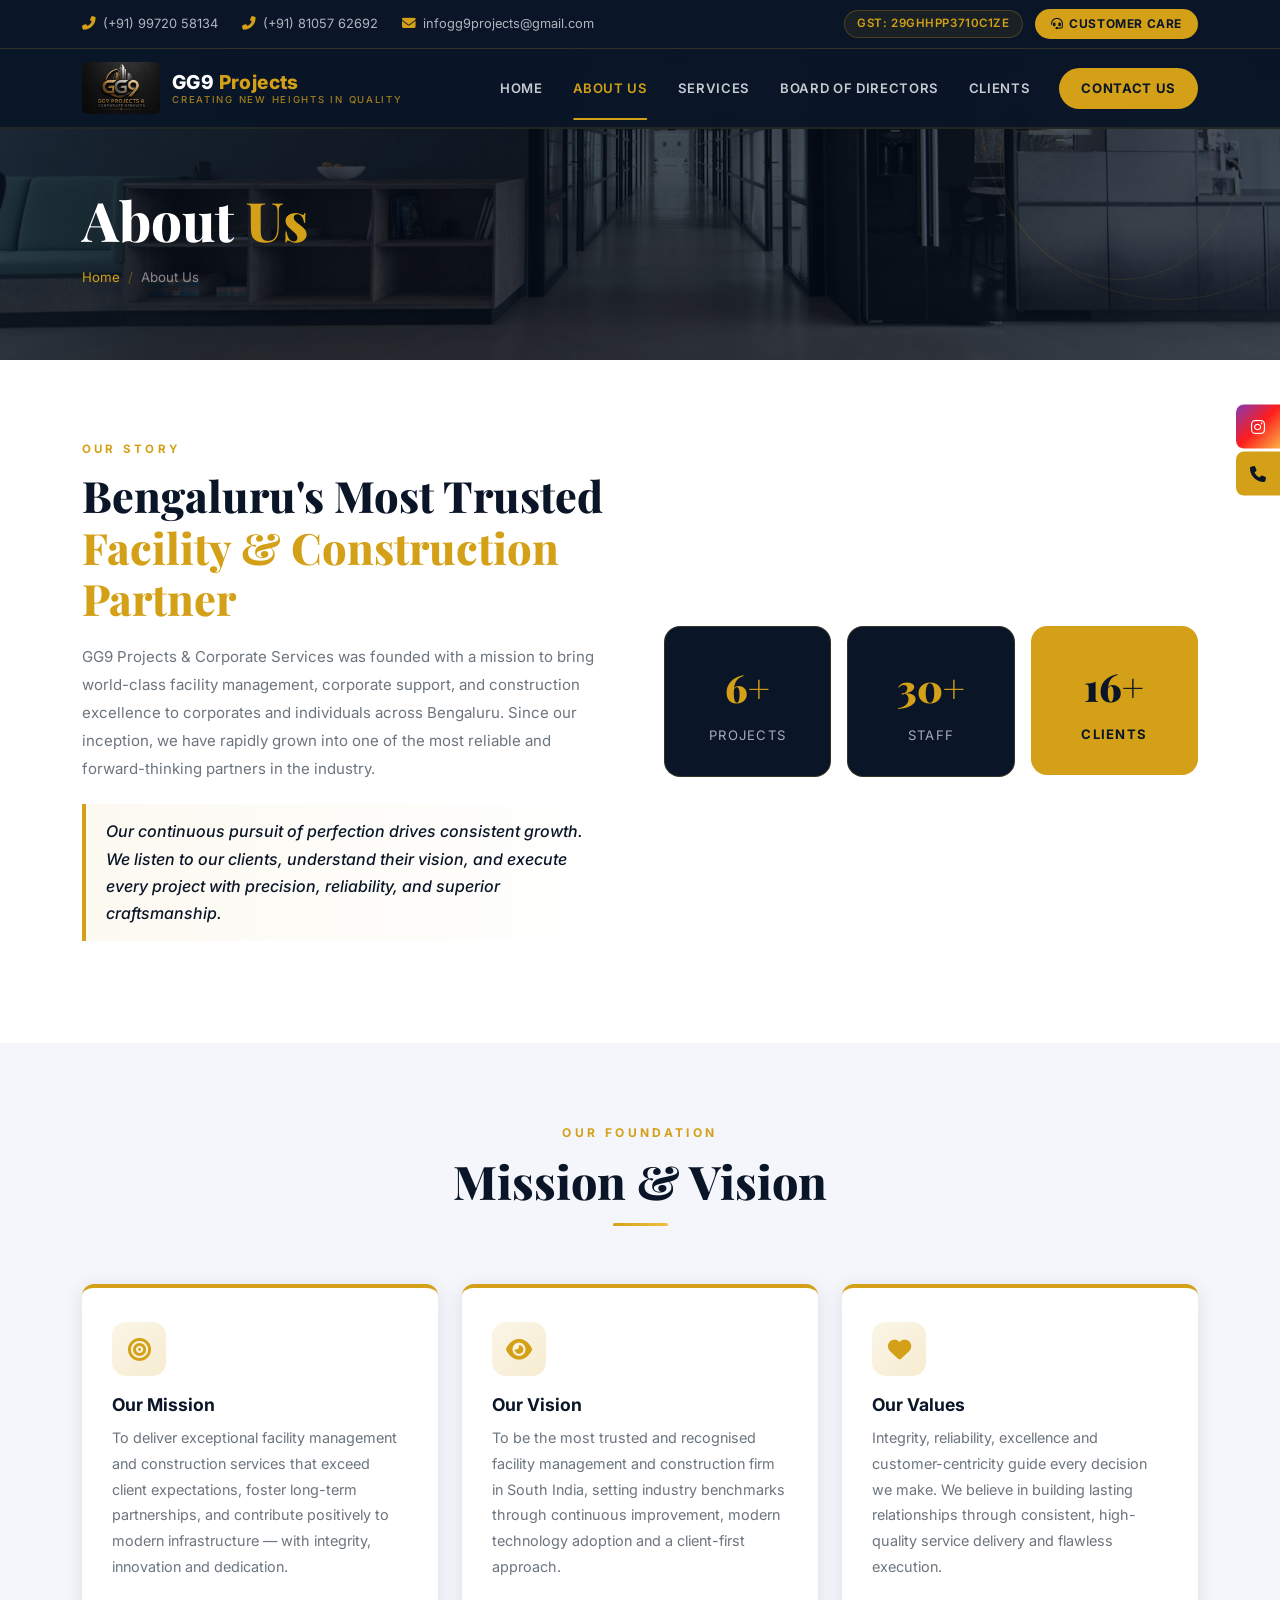
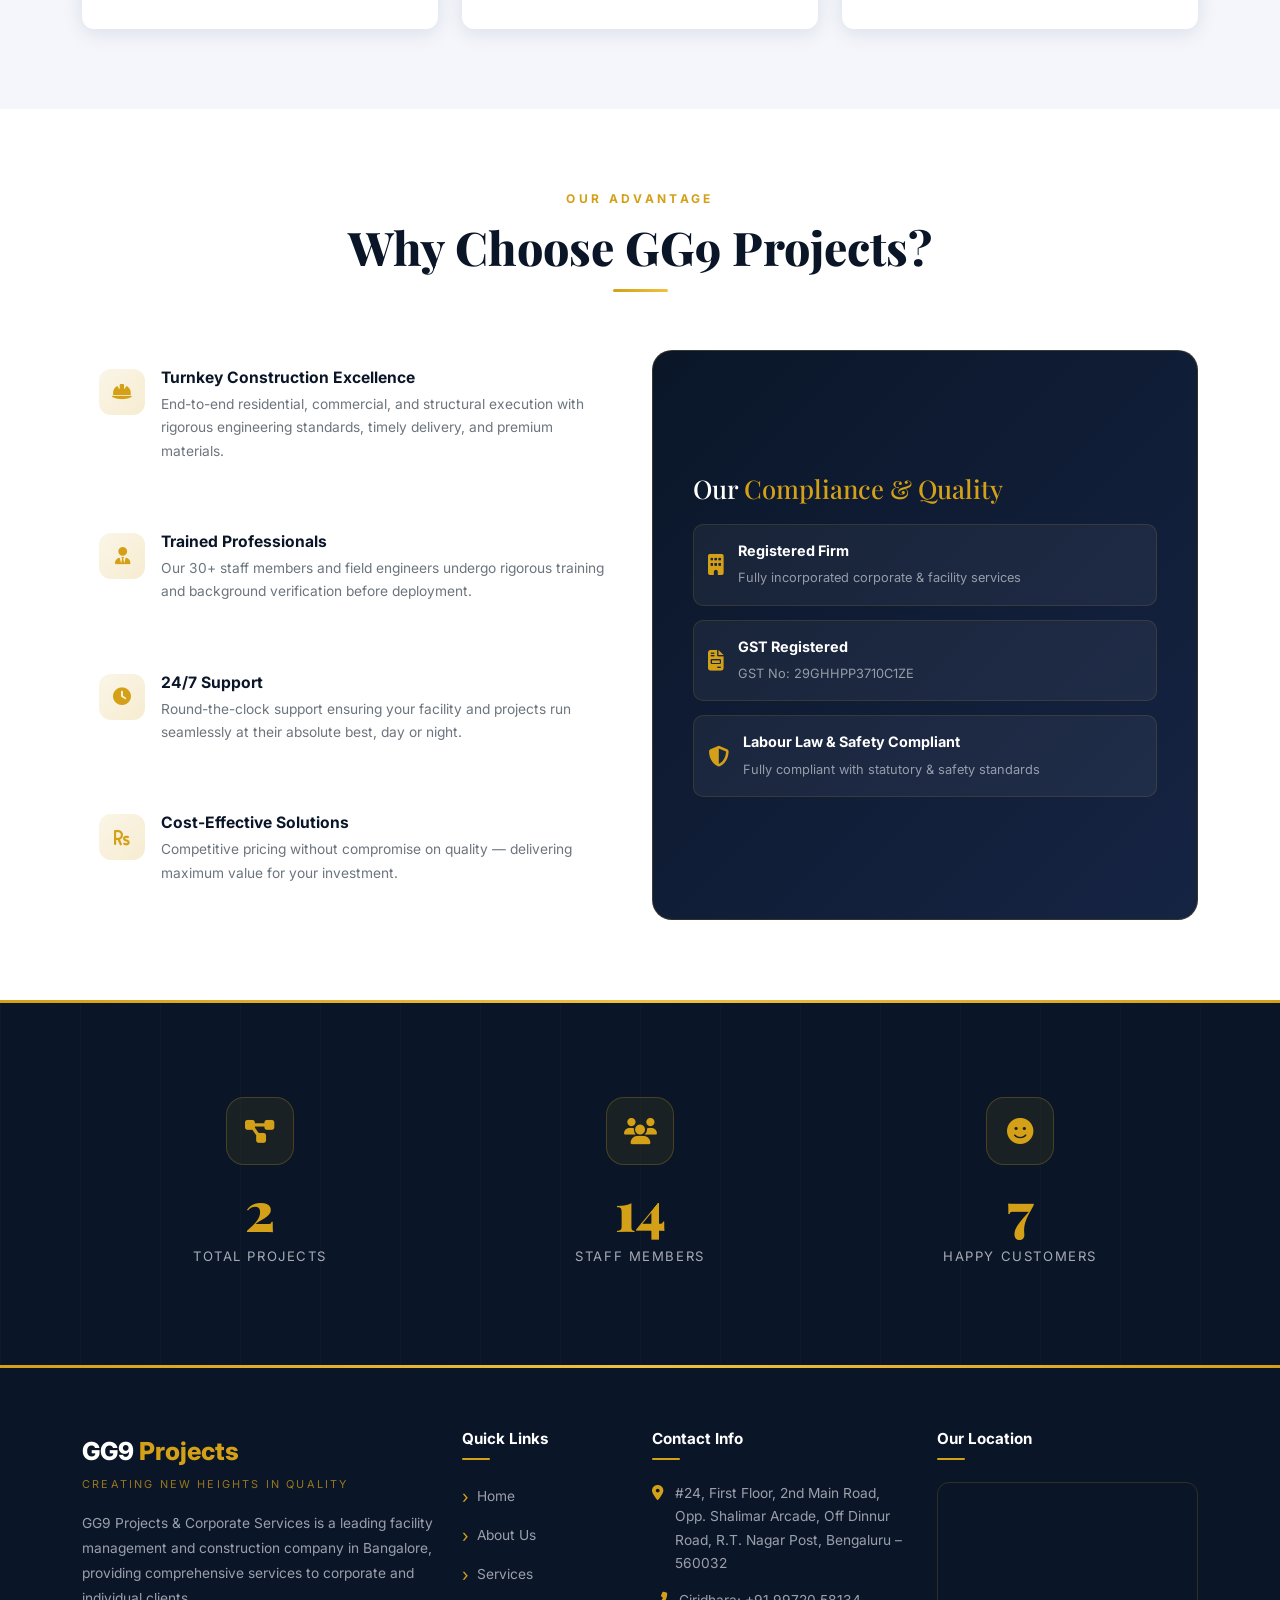
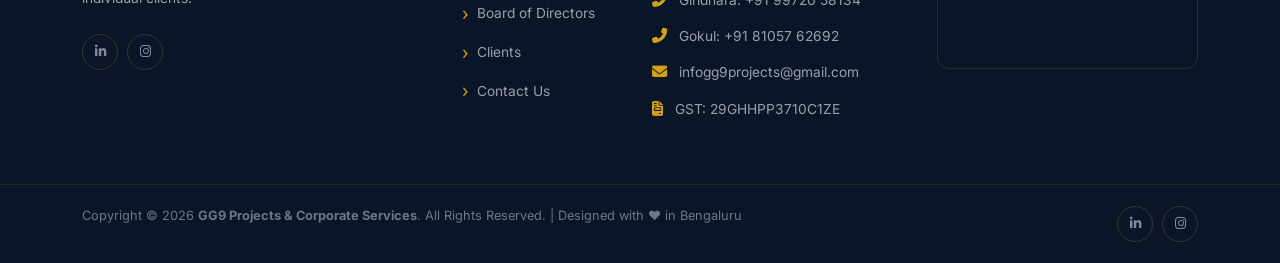
==== about.html @ b5cdc7f6 "ready for deployment" ====
<!DOCTYPE html>
<html lang="en">
<head>
  <meta charset="UTF-8">
  <meta name="viewport" content="width=device-width, initial-scale=1.0">
  <title>About Us | GG9 Projects &amp; Corporate Services | Bengaluru</title>
  <meta name="description" content="Learn about GG9 Projects &amp; Corporate Services – our story, mission, vision and why we are Bangalore's leading facility management and construction partner.">
  <link rel="stylesheet" href="https://cdn.jsdelivr.net/npm/bootstrap@5.3.0/dist/css/bootstrap.min.css">
  <link rel="stylesheet" href="https://cdnjs.cloudflare.com/ajax/libs/font-awesome/6.4.0/css/all.min.css">
  <link rel="stylesheet" href="css/style.css">
</head>
<body>

<div class="floating-bar"><a href="https://www.instagram.com/gg9.group?igsi=MTk2eXpuN3RveWJsMg==" target="_blank" class="fl-btn fl-ig" aria-label="Instagram"><span class="fl-icon"><i class="fab fa-instagram"></i></span><span class="fl-label">Follow Us</span></a><a href="tel:09972058134" class="fl-btn fl-call" aria-label="Call Us"><span class="fl-icon"><i class="fas fa-phone"></i></span><span class="fl-label">Call Us</span></a></div>

<header id="header">
  <div class="header-topbar"><div class="container"><div class="topbar-inner"><div class="topbar-info"><div class="info-item"><i class="fas fa-phone-alt"></i><a href="tel:09972058134">(+91) 99720 58134</a></div><div class="info-item"><i class="fas fa-phone-alt"></i><a href="tel:08105762692">(+91) 81057 62692</a></div><div class="info-item"><i class="fas fa-envelope"></i><a href="mailto:infogg9projects@gmail.com">infogg9projects@gmail.com</a></div></div><div class="topbar-right"><span class="gst-badge">GST: 29GHHPP3710C1ZE</span><a href="tel:08105762692" class="topbar-cta"><i class="fas fa-headset"></i> Customer Care</a></div></div></div></div>
  <div class="navbar-main"><div class="container"><div class="navbar-inner"><a href="index.html" class="navbar-brand"><img src="images/logo.jpg" alt="GG9 Projects" class="brand-logo"><div class="brand-text"><span class="brand-name">GG9<span> Projects</span></span><span class="brand-tagline">Creating New Heights In Quality</span></div></a><button class="nav-toggle" aria-label="Toggle navigation"><span></span><span></span><span></span></button><nav class="nav-links"><a href="index.html">Home</a><a href="about.html" class="active">About Us</a><a href="services.html">Services</a><a href="board.html">Board of Directors</a><a href="clients.html">Clients</a><a href="contact.html" class="nav-cta">Contact Us</a></nav></div></div></div>
</header>

<section class="page-hero">
  <div class="ph-ring r1"></div><div class="ph-ring r2"></div>
  <div class="container"><div class="ph-inner">
    <h1>About <span>Us</span></h1>
    <nav class="breadcrumb-nav" aria-label="Breadcrumb">
      <a href="index.html">Home</a><span class="sep">/</span><span>About Us</span>
    </nav>
  </div></div>
</section>

<section class="about-section">
  <div class="container">
    <div class="row align-items-center g-5">
      <div class="col-lg-6 reveal-l">
        <span class="about-eyebrow">Our Story</span>
        <h2 class="about-heading">Bengaluru's Most Trusted <span style="color:var(--accent)">Facility &amp; Construction Partner</span></h2>
        <p class="about-body">GG9 Projects &amp; Corporate Services was founded with a mission to bring world-class facility management, corporate support, and construction excellence to corporates and individuals across Bengaluru. Since our inception, we have rapidly grown into one of the most reliable and forward-thinking partners in the industry.</p>
        <blockquote class="about-quote">Our continuous pursuit of perfection drives consistent growth. We listen to our clients, understand their vision, and execute every project with precision, reliability, and superior craftsmanship.</blockquote>
      </div>
      <div class="col-lg-6 reveal-r">
        <div class="row g-3 justify-content-center">
          <div class="col-4">
            <div class="stat-mini" style="background:var(--primary);border-radius:16px;padding:28px 15px;text-align:center;border:1px solid var(--border-gold);">
              <span style="font-size:2.4rem;font-weight:900;color:var(--accent);display:block;font-family:var(--font-display);">6+</span>
              <span style="font-size:0.82rem;color:rgba(232,234,240,0.7);text-transform:uppercase;letter-spacing:0.1em;">Projects</span>
            </div>
          </div>
          <div class="col-4">
            <div class="stat-mini" style="background:var(--primary);border-radius:16px;padding:28px 15px;text-align:center;border:1px solid var(--border-gold);">
              <span style="font-size:2.4rem;font-weight:900;color:var(--accent);display:block;font-family:var(--font-display);">30+</span>
              <span style="font-size:0.82rem;color:rgba(232,234,240,0.7);text-transform:uppercase;letter-spacing:0.1em;">Staff</span>
            </div>
          </div>
          <div class="col-4">
            <div class="stat-mini" style="background:var(--accent);border-radius:16px;padding:28px 15px;text-align:center;">
              <span style="font-size:2.4rem;font-weight:900;color:var(--primary);display:block;font-family:var(--font-display);">16+</span>
              <span style="font-size:0.82rem;color:var(--primary);text-transform:uppercase;letter-spacing:0.1em;font-weight:700;">Clients</span>
            </div>
          </div>
        </div>
      </div>
    </div>
  </div>
</section>

<section style="padding:var(--section-py) 0;background:var(--light-bg);">
  <div class="container">
    <div class="section-header reveal">
      <span class="section-label">Our Foundation</span>
      <h2>Mission &amp; Vision</h2>
      <div class="gold-line"></div>
    </div>
    <div class="row g-4 reveal-stagger">
      <div class="col-md-4">
        <div class="mission-card">
          <div class="m-icon"><i class="fas fa-bullseye"></i></div>
          <h3>Our Mission</h3>
          <p>To deliver exceptional facility management and construction services that exceed client expectations, foster long-term partnerships, and contribute positively to modern infrastructure — with integrity, innovation and dedication.</p>
        </div>
      </div>
      <div class="col-md-4">
        <div class="mission-card">
          <div class="m-icon"><i class="fas fa-eye"></i></div>
          <h3>Our Vision</h3>
          <p>To be the most trusted and recognised facility management and construction firm in South India, setting industry benchmarks through continuous improvement, modern technology adoption and a client-first approach.</p>
        </div>
      </div>
      <div class="col-md-4">
        <div class="mission-card">
          <div class="m-icon"><i class="fas fa-heart"></i></div>
          <h3>Our Values</h3>
          <p>Integrity, reliability, excellence and customer-centricity guide every decision we make. We believe in building lasting relationships through consistent, high-quality service delivery and flawless execution.</p>
        </div>
      </div>
    </div>
  </div>
</section>

<section style="padding:var(--section-py) 0;">
  <div class="container">
    <div class="section-header reveal">
      <span class="section-label">Our Advantage</span>
      <h2>Why Choose GG9 Projects?</h2>
      <div class="gold-line"></div>
    </div>
    <div class="row g-4">
      <div class="col-lg-6">
        <div class="row g-3 reveal-stagger">
          <div class="col-12"><div class="why-item"><div class="w-icon"><i class="fas fa-hard-hat"></i></div><div><h4>Turnkey Construction Excellence</h4><p>End-to-end residential, commercial, and structural execution with rigorous engineering standards, timely delivery, and premium materials.</p></div></div></div>
          <div class="col-12"><div class="why-item"><div class="w-icon"><i class="fas fa-user-tie"></i></div><div><h4>Trained Professionals</h4><p>Our 30+ staff members and field engineers undergo rigorous training and background verification before deployment.</p></div></div></div>
          <div class="col-12"><div class="why-item"><div class="w-icon"><i class="fas fa-clock"></i></div><div><h4>24/7 Support</h4><p>Round-the-clock support ensuring your facility and projects run seamlessly at their absolute best, day or night.</p></div></div></div>
          <div class="col-12"><div class="why-item"><div class="w-icon"><i class="fas fa-rupee-sign"></i></div><div><h4>Cost-Effective Solutions</h4><p>Competitive pricing without compromise on quality — delivering maximum value for your investment.</p></div></div></div>
        </div>
      </div>
      <div class="col-lg-6 reveal-r">
        <div style="background:linear-gradient(135deg,var(--primary),#162444);border-radius:20px;padding:40px;border:1px solid var(--border-gold);height:100%;display:flex;flex-direction:column;justify-content:center;">
          <h3 style="font-family:var(--font-display);font-size:1.6rem;color:var(--white);margin-bottom:20px;">Our <span style="color:var(--accent)">Compliance &amp; Quality</span></h3>
          <div style="display:flex;flex-direction:column;gap:14px;">
            <div style="display:flex;align-items:center;gap:14px;padding:14px;background:rgba(255,255,255,0.05);border-radius:10px;border:1px solid rgba(212,160,23,0.15);">
              <i class="fas fa-building" style="color:var(--accent);font-size:1.3rem;flex-shrink:0;"></i>
              <div><span style="color:var(--white);font-weight:700;font-size:0.9rem;display:block;">Registered Firm</span><span style="color:rgba(232,234,240,0.6);font-size:0.8rem;">Fully incorporated corporate &amp; facility services</span></div>
            </div>
            <div style="display:flex;align-items:center;gap:14px;padding:14px;background:rgba(255,255,255,0.05);border-radius:10px;border:1px solid rgba(212,160,23,0.15);">
              <i class="fas fa-file-invoice" style="color:var(--accent);font-size:1.3rem;flex-shrink:0;"></i>
              <div><span style="color:var(--white);font-weight:700;font-size:0.9rem;display:block;">GST Registered</span><span style="color:rgba(232,234,240,0.6);font-size:0.8rem;">GST No: 29GHHPP3710C1ZE</span></div>
            </div>
            <div style="display:flex;align-items:center;gap:14px;padding:14px;background:rgba(255,255,255,0.05);border-radius:10px;border:1px solid rgba(212,160,23,0.15);">
              <i class="fas fa-shield-alt" style="color:var(--accent);font-size:1.3rem;flex-shrink:0;"></i>
              <div><span style="color:var(--white);font-weight:700;font-size:0.9rem;display:block;">Labour Law &amp; Safety Compliant</span><span style="color:rgba(232,234,240,0.6);font-size:0.8rem;">Fully compliant with statutory &amp; safety standards</span></div>
            </div>
          </div>
        </div>
      </div>
    </div>
  </div>
</section>

<section class="stats-section">
  <div class="container">
    <div class="row justify-content-center reveal-stagger">
      <div class="col-md-4 col-sm-6">
        <div class="stat-card">
          <div class="stat-icon"><i class="fas fa-project-diagram"></i></div>
          <span class="stat-number" data-count="6">0</span>
          <span class="stat-label">Total Projects</span>
        </div>
      </div>
      <div class="col-md-4 col-sm-6">
        <div class="stat-card">
          <div class="stat-icon"><i class="fas fa-users"></i></div>
          <span class="stat-number" data-count="30">0</span>
          <span class="stat-label">Staff Members</span>
        </div>
      </div>
      <div class="col-md-4 col-sm-6">
        <div class="stat-card">
          <div class="stat-icon"><i class="fas fa-smile"></i></div>
          <span class="stat-number" data-count="16">0</span>
          <span class="stat-label">Happy Customers</span>
        </div>
      </div>
    </div>
  </div>
</section>

<footer>
  <div class="footer-top">
    <div class="container">
      <div class="row">
        <div class="col-lg-4 col-md-6 mb-5 mb-lg-0">
          <div class="footer-widget">
            <div class="footer-brand-name">GG9<span> Projects</span></div>
            <span class="footer-tagline">Creating New Heights In Quality</span>
            <p class="footer-brand-desc">GG9 Projects &amp; Corporate Services is a leading facility management and construction company in Bangalore, providing comprehensive services to corporate and individual clients.</p>
            <div class="footer-socials">
              <a href="https://www.linkedin.com/in/gg9-projects-and-corporate-services-pvt-ltd-3b081942a?utm_source=share_via&utm_content=profile&utm_medium=member_android" target="_blank" aria-label="LinkedIn"><i class="fab fa-linkedin-in"></i></a>
              <a href="https://www.instagram.com/gg9.group?igsi=MTk2eXpuN3RveWJsMg==" target="_blank" aria-label="Instagram"><i class="fab fa-instagram"></i></a>
            </div>
          </div>
        </div>
        <div class="col-lg-2 col-md-6 mb-5 mb-lg-0">
          <div class="footer-widget">
            <h4>Quick Links</h4>
            <ul class="footer-links">
              <li><a href="index.html">Home</a></li>
              <li><a href="about.html">About Us</a></li>
              <li><a href="services.html">Services</a></li>
              <li><a href="board.html">Board of Directors</a></li>
              <li><a href="clients.html">Clients</a></li>
              <li><a href="contact.html">Contact Us</a></li>
            </ul>
          </div>
        </div>
        <div class="col-lg-3 col-md-6 mb-5 mb-md-0">
          <div class="footer-widget">
            <h4>Contact Info</h4>
            <ul class="footer-contact">
              <li><i class="fas fa-map-marker-alt"></i><span>#24, First Floor, 2nd Main Road, Opp. Shalimar Arcade, Off Dinnur Road, R.T. Nagar Post, Bengaluru – 560032</span></li>
              <li><i class="fas fa-phone-alt"></i><span>Giridhara: <a href="tel:09972058134">+91 99720 58134</a></span></li>
              <li><i class="fas fa-phone-alt"></i><span>Gokul: <a href="tel:08105762692">+91 81057 62692</a></span></li>
              <li><i class="fas fa-envelope"></i><a href="mailto:infogg9projects@gmail.com">infogg9projects@gmail.com</a></li>
              <li><i class="fas fa-file-invoice"></i><span>GST: 29GHHPP3710C1ZE</span></li>
            </ul>
          </div>
        </div>
        <div class="col-lg-3 col-md-6">
          <div class="footer-widget">
            <h4>Our Location</h4>
            <div class="footer-map">
              <iframe src="https://maps.google.com/maps?q=24,+2nd+Main+Road,+Opp.+Shalimar+Arcade,+Dinnur+Road,+RT+Nagar,+Bengaluru+560032&t=&z=15&ie=UTF8&iwloc=&output=embed" allowfullscreen="" loading="lazy" title="GG9 Projects Location"></iframe>
            </div>
          </div>
        </div>
      </div>
    </div>
  </div>
  <div class="container">
    <div class="footer-bottom">
      <p class="footer-copy">Copyright &copy; 2026 <strong>GG9 Projects &amp; Corporate Services</strong>. All Rights Reserved. | Designed with &#9829; in Bengaluru</p>
      <div class="footer-socials">
        <a href="https://www.linkedin.com/in/gg9-projects-and-corporate-services-pvt-ltd-3b081942a?utm_source=share_via&utm_content=profile&utm_medium=member_android" target="_blank" aria-label="LinkedIn"><i class="fab fa-linkedin-in"></i></a>
        <a href="https://www.instagram.com/gg9.group?igsi=MTk2eXpuN3RveWJsMg==" target="_blank" aria-label="Instagram"><i class="fab fa-instagram"></i></a>
      </div>
    </div>
  </div>
</footer>

<button id="back-to-top" aria-label="Back to top"><i class="fas fa-chevron-up"></i></button>
<script src="https://cdn.jsdelivr.net/npm/bootstrap@5.3.0/dist/js/bootstrap.bundle.min.js"></script>
<script src="js/script.js"></script>
</body>
</html>
---- css/style.css ----
/* ============================================
   V2SERVICES — MAIN STYLESHEET
   Theme: Deep Navy Blue #0a1628 + Gold #d4a017
   ============================================ */

@import url('https://fonts.googleapis.com/css2?family=Inter:wght@300;400;500;600;700;800;900&family=Playfair+Display:ital,wght@0,700;0,800;1,700&display=swap');

/* ============================================
   CSS VARIABLES
   ============================================ */
:root {
  --primary:       #0a1628;
  --primary-light: #111e35;
  --primary-mid:   #162444;
  --accent:        #d4a017;
  --accent-light:  #f0c040;
  --accent-dark:   #b8880f;
  --accent-glow:   rgba(212,160,23,0.22);
  --white:         #ffffff;
  --light-bg:      #f4f6fc;
  --text:          #2c3e50;
  --text-muted:    #6c757d;
  --text-light:    #e8eaf0;
  --border-gold:   rgba(212,160,23,0.2);

  --font-main:    'Inter', sans-serif;
  --font-display: 'Playfair Display', serif;

  --section-py:  80px;
  --radius:      12px;
  --radius-lg:   20px;
  --radius-xl:   30px;

  --transition: all 0.35s cubic-bezier(0.4,0,0.2,1);
  --shadow:     0 4px 20px rgba(10,22,40,0.10);
  --shadow-lg:  0 12px 40px rgba(10,22,40,0.18);
  --shadow-gold:0 8px 30px rgba(212,160,23,0.30);
}

/* ============================================
   RESET & BASE
   ============================================ */
*, *::before, *::after { box-sizing: border-box; margin: 0; padding: 0; }
html { scroll-behavior: smooth; font-size: 16px; }
body {
  font-family: var(--font-main);
  color: var(--text);
  background: var(--white);
  line-height: 1.7;
  overflow-x: hidden;
}
img { max-width: 100%; height: auto; display: block; }
a  { text-decoration: none; color: inherit; transition: var(--transition); }
ul { list-style: none; padding: 0; margin: 0; }
button { cursor: pointer; border: none; background: none; }

/* ============================================
   UTILITIES
   ============================================ */
.section-py { padding: var(--section-py) 0; }

/* Bootstrap-style grid helpers (we use BS5 via CDN, these are extras) */
.text-gold  { color: var(--accent) !important; }
.bg-navy    { background: var(--primary) !important; }

/* Buttons */
.btn-gold {
  display: inline-block;
  background: var(--accent);
  color: var(--primary) !important;
  border: 2px solid var(--accent);
  padding: 12px 32px;
  border-radius: 50px;
  font-weight: 700;
  font-size: 0.88rem;
  letter-spacing: 0.05em;
  text-transform: uppercase;
  transition: var(--transition);
}
.btn-gold:hover {
  background: transparent;
  color: var(--accent) !important;
  box-shadow: var(--shadow-gold);
  transform: translateY(-2px);
}
.btn-outline-gold {
  display: inline-block;
  background: transparent;
  color: var(--accent) !important;
  border: 2px solid var(--accent);
  padding: 12px 32px;
  border-radius: 50px;
  font-weight: 700;
  font-size: 0.88rem;
  letter-spacing: 0.05em;
  text-transform: uppercase;
  transition: var(--transition);
}
.btn-outline-gold:hover {
  background: var(--accent);
  color: var(--primary) !important;
  box-shadow: var(--shadow-gold);
  transform: translateY(-2px);
}
.btn-white {
  display: inline-block;
  background: var(--white);
  color: var(--primary) !important;
  border: 2px solid var(--white);
  padding: 12px 32px;
  border-radius: 50px;
  font-weight: 700;
  font-size: 0.88rem;
  letter-spacing: 0.05em;
  text-transform: uppercase;
  transition: var(--transition);
}
.btn-white:hover {
  background: var(--accent);
  border-color: var(--accent);
  box-shadow: var(--shadow-gold);
  transform: translateY(-2px);
}

/* Section headers */
.section-header { text-align: center; margin-bottom: 58px; }
.section-label {
  font-size: 0.75rem;
  font-weight: 700;
  letter-spacing: 0.28em;
  text-transform: uppercase;
  color: var(--accent);
  margin-bottom: 10px;
  display: block;
}
.section-header h2 {
  font-family: var(--font-display);
  font-size: clamp(1.9rem, 4vw, 2.9rem);
  color: var(--primary);
  font-weight: 800;
  line-height: 1.2;
}
.section-header.light h2 { color: var(--white); }
.section-header p {
  font-size: 1rem;
  color: var(--text-muted);
  max-width: 580px;
  margin: 14px auto 0;
}
.section-header.light p { color: rgba(232,234,240,0.75); }
.gold-line {
  display: block;
  width: 55px;
  height: 3px;
  background: linear-gradient(90deg, var(--accent), var(--accent-light));
  border-radius: 2px;
  margin: 14px auto;
}

/* ============================================
   HEADER / NAVBAR
   ============================================ */
#header {
  position: fixed;
  top: 0; left: 0; right: 0;
  z-index: 1000;
  transition: var(--transition);
}

/* Top bar */
.header-topbar {
  background: var(--primary);
  padding: 9px 0;
  border-bottom: 1px solid var(--border-gold);
}
.topbar-inner {
  display: flex;
  align-items: center;
  justify-content: space-between;
  flex-wrap: wrap;
  gap: 10px;
}
.topbar-info {
  display: flex;
  gap: 24px;
  align-items: center;
  flex-wrap: wrap;
}
.info-item {
  display: flex;
  align-items: center;
  gap: 7px;
  font-size: 0.8rem;
  color: rgba(232,234,240,0.75);
}
.info-item i { color: var(--accent); font-size: 0.85rem; }
.info-item a { color: rgba(232,234,240,0.75); }
.info-item a:hover { color: var(--accent); }
.topbar-right { display: flex; align-items: center; gap: 12px; }
.gst-badge {
  background: rgba(212,160,23,0.08);
  border: 1px solid rgba(212,160,23,0.25);
  color: var(--accent);
  font-size: 0.72rem;
  font-weight: 600;
  padding: 3px 12px;
  border-radius: 20px;
  letter-spacing: 0.05em;
}
.topbar-cta {
  background: var(--accent);
  color: var(--primary) !important;
  font-size: 0.75rem;
  font-weight: 700;
  padding: 5px 16px;
  border-radius: 50px;
  letter-spacing: 0.05em;
  text-transform: uppercase;
  display: flex;
  align-items: center;
  gap: 6px;
}
.topbar-cta:hover { background: var(--accent-light); }

/* Navbar */
.navbar-main {
  background: rgba(10,22,40,0.97);
  backdrop-filter: blur(12px);
  -webkit-backdrop-filter: blur(12px);
  border-bottom: 2px solid rgba(212,160,23,0.12);
}
#header.scrolled .navbar-main {
  box-shadow: 0 4px 30px rgba(0,0,0,0.35);
}
.navbar-inner {
  display: flex;
  align-items: center;
  justify-content: space-between;
  padding: 0;
  position: relative;
}
.navbar-brand {
  padding: 13px 0;
  display: flex;
  align-items: center;
  gap: 12px;
  flex-shrink: 0;
  text-decoration: none;
}
.navbar-brand img.brand-logo {
  height: 52px;
  width: auto;
  border-radius: 6px;
}
.brand-text { display: flex; flex-direction: column; line-height: 1.1; }
.brand-name {
  font-size: 1.2rem;
  font-weight: 800;
  color: var(--white);
  letter-spacing: 0.02em;
}
.brand-name span { color: var(--accent); }
.brand-tagline {
  font-size: 0.6rem;
  color: rgba(212,160,23,0.75);
  letter-spacing: 0.18em;
  text-transform: uppercase;
  font-weight: 500;
  margin-top: 2px;
}
.nav-links {
  display: flex;
  align-items: center;
  gap: 0;
}
.nav-links a {
  color: rgba(232,234,240,0.85);
  font-size: 0.82rem;
  font-weight: 600;
  padding: 20px 15px;
  position: relative;
  letter-spacing: 0.05em;
  text-transform: uppercase;
  transition: var(--transition);
  display: block;
  white-space: nowrap;
}
.nav-links a::after {
  content: '';
  position: absolute;
  bottom: 0; left: 50%;
  transform: translateX(-50%);
  width: 0; height: 2px;
  background: var(--accent);
  transition: var(--transition);
  border-radius: 1px;
}
.nav-links a:hover, .nav-links a.active {
  color: var(--accent);
}
.nav-links a:hover::after, .nav-links a.active::after { width: 70%; }
.nav-cta {
  background: var(--accent) !important;
  color: var(--primary) !important;
  padding: 9px 22px !important;
  border-radius: 50px !important;
  font-weight: 700 !important;
  margin-left: 14px;
}
.nav-cta::after { display: none !important; }
.nav-cta:hover {
  background: var(--accent-light) !important;
  box-shadow: var(--shadow-gold);
  transform: translateY(-1px);
}

/* Hamburger */
.nav-toggle {
  display: none;
  flex-direction: column;
  gap: 5px;
  padding: 8px;
}
.nav-toggle span {
  width: 24px; height: 2px;
  background: var(--white);
  border-radius: 2px;
  transition: var(--transition);
  display: block;
}
.nav-toggle.open span:nth-child(1) { transform: rotate(45deg) translate(5px,5px); }
.nav-toggle.open span:nth-child(2) { opacity: 0; }
.nav-toggle.open span:nth-child(3) { transform: rotate(-45deg) translate(5px,-5px); }

/* ============================================
   HERO SLIDER
   ============================================ */
.hero-slider {
  position: relative;
  height: 100vh;
  min-height: 600px;
  overflow: hidden;
}
.slide {
  position: absolute;
  inset: 0;
  display: flex;
  align-items: center;
  justify-content: center;
  opacity: 0;
  transition: opacity 0.9s ease;
  z-index: 1;
}
.slide.active { opacity: 1; z-index: 2; }

.slide-bg {
  position: absolute; inset: 0;
  background-size: cover;
  background-position: center;
  transform: scale(1.06);
  transition: transform 9s ease;
}
.slide.active .slide-bg { transform: scale(1); }

/* Real photo backgrounds per slide (Slide 1: Construction Services) */
.slide:nth-child(1) .slide-bg  { background-image: url('../images/slides/slide8.jpg'); background-size: cover; background-position: center; }
.slide:nth-child(2) .slide-bg  { background-image: url('../images/slides/slide1.jpg'); background-size: cover; background-position: center; }
.slide:nth-child(3) .slide-bg  { background-image: url('../images/slides/slide2.jpg'); background-size: cover; background-position: center; }
.slide:nth-child(4) .slide-bg  { background-image: url('../images/slides/slide3.jpg'); background-size: cover; background-position: center top; }
.slide:nth-child(5) .slide-bg  { background-image: url('../images/slides/slide4.jpg'); background-size: cover; background-position: center; }
.slide:nth-child(6) .slide-bg  { background-image: url('../images/slides/slide5.jpg'); background-size: cover; background-position: center; }
.slide:nth-child(7) .slide-bg  { background-image: url('../images/slides/slide6.jpg'); background-size: cover; background-position: center; }
.slide:nth-child(8) .slide-bg  { background-image: url('../images/slides/slide7.jpg'); background-size: cover; background-position: center; }

/* Pattern overlay */
.slide-pattern {
  position: absolute; inset: 0; opacity: 0.045;
  background-image:
    repeating-linear-gradient(45deg, var(--accent) 0,var(--accent) 1px, transparent 1px, transparent 65px),
    repeating-linear-gradient(-45deg, var(--accent) 0,var(--accent) 1px, transparent 1px, transparent 65px);
}

/* Dark overlay — balanced for photo brightness & text contrast */
.slide-overlay {
  position: absolute; inset: 0;
  background: linear-gradient(135deg,rgba(5,13,26,0.62) 0%,rgba(5,13,26,0.25) 100%);
}

/* Decorative rings */
.slide-rings {
  position: absolute;
  right: 8%;
  top: 50%;
  transform: translateY(-50%);
  width: 420px;
  height: 420px;
  pointer-events: none;
}
.slide-rings span {
  position: absolute;
  border-radius: 50%;
  border: 1px solid rgba(212,160,23,0.15);
  animation: ring-pulse 5s ease-in-out infinite;
}
.slide-rings span:nth-child(1) { inset: 0; animation-delay: 0s; }
.slide-rings span:nth-child(2) { inset: 40px; animation-delay: 0.8s; }
.slide-rings span:nth-child(3) { inset: 80px; animation-delay: 1.6s; }
.slide-rings span:nth-child(4) { inset: 120px; border-color: rgba(212,160,23,0.3); animation-delay: 2.4s; }
@keyframes ring-pulse {
  0%,100% { transform: scale(1); opacity: 0.6; }
  50%      { transform: scale(1.04); opacity: 1; }
}

/* Slide content */
.slide-content {
  position: relative; z-index: 10;
  text-align: center;
  color: var(--white);
  max-width: 860px;
  padding: 0 24px;
}
.slide-label {
  font-size: 0.75rem;
  font-weight: 700;
  letter-spacing: 0.32em;
  text-transform: uppercase;
  color: var(--accent);
  margin-bottom: 18px;
  display: block;
  opacity: 0;
  transform: translateY(30px);
  transition: all 0.65s ease 0.25s;
}
.slide-title {
  font-family: var(--font-display);
  font-size: clamp(2.4rem,6vw,5rem);
  font-weight: 800;
  line-height: 1.1;
  margin-bottom: 18px;
  opacity: 0;
  transform: translateY(42px);
  transition: all 0.7s ease 0.45s;
}
.slide-title span { color: var(--accent); }
.slide-desc {
  font-size: clamp(0.95rem,2vw,1.1rem);
  color: rgba(255,255,255,0.75);
  max-width: 580px;
  margin: 0 auto 36px;
  opacity: 0;
  transform: translateY(30px);
  transition: all 0.65s ease 0.65s;
}
.slide-btn {
  opacity: 0;
  transform: translateY(20px);
  transition: all 0.6s ease 0.85s;
  display: inline-block;
}
.slide.active .slide-label,
.slide.active .slide-title,
.slide.active .slide-desc,
.slide.active .slide-btn { opacity: 1; transform: translateY(0); }

/* Controls */
.slider-controls {
  position: absolute;
  bottom: 36px; left: 50%;
  transform: translateX(-50%);
  display: flex; align-items: center; gap: 10px;
  z-index: 20;
}
.slider-dot {
  width: 8px; height: 8px;
  border-radius: 50%;
  background: rgba(255,255,255,0.35);
  border: none; padding: 0;
  cursor: pointer;
  transition: var(--transition);
}
.slider-dot.active {
  background: var(--accent);
  width: 26px;
  border-radius: 4px;
}
.slider-arrow {
  position: absolute;
  top: 50%; transform: translateY(-50%);
  z-index: 20;
  background: rgba(212,160,23,0.14);
  border: 1px solid rgba(212,160,23,0.35);
  color: var(--white);
  width: 50px; height: 50px;
  border-radius: 50%;
  display: flex; align-items: center; justify-content: center;
  cursor: pointer;
  transition: var(--transition);
  font-size: 1rem;
  backdrop-filter: blur(8px);
}
.slider-arrow:hover {
  background: var(--accent);
  color: var(--primary);
  border-color: var(--accent);
  transform: translateY(-50%) scale(1.06);
}
.slider-prev { left: 28px; }
.slider-next { right: 28px; }

/* ============================================
   CTA BAR
   ============================================ */
.cta-bar {
  background: var(--white);
  padding: 22px 0;
  box-shadow: 0 4px 20px rgba(10,22,40,0.08);
  position: relative; z-index: 5;
}
.cta-inner {
  display: flex;
  align-items: center;
  justify-content: space-between;
  flex-wrap: wrap;
  gap: 16px;
}
.cta-text {
  font-size: 1.08rem;
  font-weight: 600;
  color: var(--primary);
}
.cta-text span { color: var(--accent); }

/* ============================================
   ABOUT / WHO WE ARE
   ============================================ */
.about-section { padding: var(--section-py) 0; background: var(--white); }
.about-eyebrow {
  font-size: 0.72rem;
  font-weight: 700;
  letter-spacing: 0.28em;
  text-transform: uppercase;
  color: var(--accent);
  margin-bottom: 10px;
  display: block;
}
.about-heading {
  font-family: var(--font-display);
  font-size: clamp(1.8rem,3.5vw,2.7rem);
  font-weight: 800;
  color: var(--primary);
  line-height: 1.2;
  margin-bottom: 18px;
}
.about-body { font-size: 0.94rem; color: var(--text-muted); line-height: 1.85; margin-bottom: 14px; }
.about-quote {
  border-left: 4px solid var(--accent);
  padding: 14px 20px;
  background: linear-gradient(90deg,rgba(212,160,23,0.06),transparent);
  border-radius: 0 8px 8px 0;
  font-style: italic;
  color: var(--primary);
  font-size: 1rem;
  font-weight: 500;
  margin: 22px 0;
  line-height: 1.7;
}
.about-meta {
  display: flex;
  gap: 20px;
  flex-wrap: wrap;
  margin-top: 24px;
}
.meta-badge {
  display: flex; align-items: center; gap: 8px;
  background: var(--light-bg);
  border: 1px solid var(--border-gold);
  padding: 8px 16px;
  border-radius: 50px;
  font-size: 0.8rem;
  font-weight: 600;
  color: var(--primary);
}
.meta-badge i { color: var(--accent); }

.about-img-wrap { position: relative; }
.about-img-wrap img {
  border-radius: var(--radius-lg);
  width: 100%;
  box-shadow: var(--shadow-lg);
  object-fit: cover;
}
.about-float-badge {
  position: absolute;
  bottom: -18px; right: -18px;
  background: var(--primary);
  border: 2px solid var(--accent);
  border-radius: var(--radius);
  padding: 18px 22px;
  text-align: center;
  box-shadow: var(--shadow-lg);
  min-width: 120px;
}
.about-float-badge .big-num {
  font-size: 2.4rem;
  font-weight: 900;
  color: var(--accent);
  line-height: 1;
  display: block;
}
.about-float-badge .small-label {
  font-size: 0.7rem;
  color: var(--text-light);
  text-transform: uppercase;
  letter-spacing: 0.1em;
  margin-top: 4px;
  display: block;
}

/* ============================================
   STATS
   ============================================ */
.stats-section {
  background: var(--primary);
  padding: 65px 0;
  position: relative; overflow: hidden;
}
.stats-section::before {
  content: '';
  position: absolute; inset: 0;
  background: repeating-linear-gradient(90deg,rgba(212,160,23,0.025) 0,rgba(212,160,23,0.025) 1px,transparent 1px,transparent 80px);
}
.stats-section::after {
  content: '';
  position: absolute;
  top: 0; left: 0; right: 0;
  height: 3px;
  background: linear-gradient(90deg, var(--accent), var(--accent-light), var(--accent));
}
.stat-card {
  text-align: center;
  position: relative; z-index: 1;
  padding: 32px 20px;
}
.stat-icon {
  width: 68px; height: 68px;
  background: rgba(212,160,23,0.08);
  border: 1px solid rgba(212,160,23,0.25);
  border-radius: 18px;
  display: flex; align-items: center; justify-content: center;
  margin: 0 auto 18px;
  font-size: 1.65rem;
  color: var(--accent);
  transition: var(--transition);
}
.stat-card:hover .stat-icon {
  background: var(--accent);
  color: var(--primary);
  transform: scale(1.1) rotate(6deg);
  box-shadow: var(--shadow-gold);
}
.stat-number {
  font-size: clamp(2.4rem,5vw,3.4rem);
  font-weight: 900;
  color: var(--accent);
  line-height: 1;
  display: block;
  font-family: var(--font-display);
}
.stat-label {
  font-size: 0.82rem;
  color: rgba(232,234,240,0.7);
  text-transform: uppercase;
  letter-spacing: 0.12em;
  margin-top: 8px;
  display: block;
}

/* ============================================
   SERVICES SECTION
   ============================================ */
.services-section { padding: var(--section-py) 0; background: var(--light-bg); }
.service-card {
  background: var(--white);
  border-radius: var(--radius);
  box-shadow: var(--shadow);
  transition: var(--transition);
  height: 100%;
  border: 1px solid transparent;
  position: relative; overflow: hidden;
  display: flex;
  flex-direction: column;
}
.service-card::before {
  content: '';
  position: absolute; bottom: 0; left: 0; right: 0;
  height: 3px;
  background: linear-gradient(90deg, var(--accent), var(--accent-light));
  transform: scaleX(0);
  transition: var(--transition);
  transform-origin: left;
  z-index: 3;
}
.service-card:hover { transform: translateY(-8px); box-shadow: var(--shadow-lg); border-color: rgba(212,160,23,0.12); }
.service-card:hover::before { transform: scaleX(1); }

.service-card-img-wrap {
  position: relative;
  height: 190px;
  overflow: hidden;
  background: var(--primary);
}
.service-card-img {
  width: 100%; height: 100%;
  object-fit: cover;
  transition: transform 0.6s ease;
}
.service-card:hover .service-card-img {
  transform: scale(1.1);
}
.service-card-badge {
  position: absolute;
  top: 14px; right: 14px;
  width: 44px; height: 44px;
  background: rgba(10,22,40,0.75);
  backdrop-filter: blur(6px);
  border: 1px solid var(--border-gold);
  border-radius: 10px;
  display: flex; align-items: center; justify-content: center;
  color: var(--accent); font-size: 1.15rem;
  transition: var(--transition);
}
.service-card:hover .service-card-badge {
  background: var(--accent);
  color: var(--primary);
  transform: scale(1.1) rotate(5deg);
}

.service-card-body {
  padding: 24px 22px;
  display: flex;
  flex-direction: column;
  justify-content: space-between;
  flex-grow: 1;
}

.svc-icon {
  width: 62px; height: 62px;
  background: linear-gradient(135deg, rgba(212,160,23,0.1), rgba(212,160,23,0.18));
  border-radius: 15px;
  display: flex; align-items: center; justify-content: center;
  font-size: 1.55rem; color: var(--accent);
  margin-bottom: 18px;
  transition: var(--transition);
}
.service-card:hover .svc-icon {
  background: var(--accent);
  color: var(--primary);
  transform: scale(1.1);
  box-shadow: var(--shadow-gold);
  border-radius: 50%;
}
.service-card h3 {
  font-size: 1.1rem;
  font-weight: 700;
  color: var(--primary);
  margin-bottom: 10px;
}
.service-card p {
  font-size: 0.88rem;
  color: var(--text-muted);
  line-height: 1.75;
}
.service-card .read-more {
  display: inline-flex; align-items: center; gap: 6px;
  margin-top: 14px;
  font-size: 0.82rem; font-weight: 700;
  color: var(--accent);
}
.service-card .read-more:hover { gap: 10px; }

/* 6-PHOTO SERVICE GALLERY GRID */
.service-gallery-grid {
  margin-bottom: 50px;
}
.service-gallery-item {
  position: relative;
  border-radius: var(--radius);
  overflow: hidden;
  box-shadow: var(--shadow);
  height: 250px;
  border: 1px solid rgba(212,160,23,0.15);
}
.service-gallery-item img {
  width: 100%; height: 100%;
  object-fit: cover;
  transition: transform 0.6s ease;
}
.service-gallery-item:hover img {
  transform: scale(1.1);
}
.service-gallery-overlay {
  position: absolute; inset: 0;
  background: linear-gradient(to top, rgba(10,22,40,0.9) 0%, rgba(10,22,40,0.2) 60%, transparent 100%);
  display: flex; align-items: flex-end;
  padding: 22px;
  transition: var(--transition);
}
.service-gallery-item:hover .service-gallery-overlay {
  background: linear-gradient(to top, rgba(10,22,40,0.95) 0%, rgba(212,160,23,0.25) 100%);
}
.service-gallery-title {
  color: var(--white);
  font-weight: 700;
  font-size: 1.15rem;
  margin: 0;
  display: flex; align-items: center; gap: 10px;
  font-family: var(--font-display);
}
.service-gallery-title i {
  color: var(--accent);
  font-size: 1.1rem;
}

/* ============================================
   BOARD OF DIRECTORS (homepage mini-section)
   ============================================ */
.board-preview { padding: var(--section-py) 0; background: var(--primary); position: relative; overflow: hidden; }
.board-preview::before {
  content: '';
  position: absolute; inset: 0;
  background: radial-gradient(ellipse at top right, rgba(212,160,23,0.07), transparent 65%);
}
.director-mini-card {
  background: rgba(255,255,255,0.04);
  border: 1px solid rgba(212,160,23,0.18);
  border-radius: var(--radius-lg);
  padding: 40px 30px;
  text-align: center;
  transition: var(--transition);
  position: relative; z-index: 1;
}
.director-mini-card:hover {
  background: rgba(255,255,255,0.07);
  border-color: var(--accent);
  transform: translateY(-8px);
  box-shadow: 0 24px 60px rgba(212,160,23,0.18);
}
.dir-photo {
  width: 148px; height: 148px;
  border-radius: 50%;
  object-fit: cover; object-position: top;
  border: 4px solid var(--accent);
  box-shadow: 0 0 0 8px rgba(212,160,23,0.1);
  margin: 0 auto 22px;
  transition: var(--transition);
  display: block;
}
.director-mini-card:hover .dir-photo {
  box-shadow: 0 0 0 8px rgba(212,160,23,0.22), var(--shadow-gold);
}
.director-mini-card h3 {
  font-family: var(--font-display);
  font-size: 1.35rem; font-weight: 700;
  color: var(--white); margin-bottom: 6px;
}
.dir-title {
  font-size: 0.75rem; font-weight: 700;
  color: var(--accent);
  text-transform: uppercase; letter-spacing: 0.16em;
  margin-bottom: 14px; display: block;
}
.dir-divider {
  width: 38px; height: 2px;
  background: var(--accent);
  border-radius: 1px;
  margin: 0 auto 14px;
}
.director-mini-card p {
  font-size: 0.87rem;
  color: rgba(232,234,240,0.7);
  line-height: 1.75;
}
.dir-social {
  display: flex; justify-content: center; gap: 8px;
  margin-top: 20px;
}
.dir-social a {
  width: 34px; height: 34px;
  border-radius: 50%;
  border: 1px solid rgba(212,160,23,0.28);
  display: flex; align-items: center; justify-content: center;
  color: rgba(232,234,240,0.7);
  font-size: 0.82rem;
  transition: var(--transition);
}
.dir-social a:hover {
  background: var(--accent); border-color: var(--accent);
  color: var(--primary); transform: scale(1.12);
}

/* ============================================
   TESTIMONIALS
   ============================================ */
.testimonials-section { padding: var(--section-py) 0; background: var(--white); }
.testimonial-card {
  background: var(--light-bg);
  border: 1px solid rgba(212,160,23,0.08);
  border-radius: var(--radius);
  padding: 32px;
  transition: var(--transition);
  height: 100%;
}
.testimonial-card:hover {
  border-color: var(--accent);
  box-shadow: var(--shadow);
  transform: translateY(-5px);
}
.quote-mark {
  font-size: 3rem; line-height: 1;
  color: var(--accent); opacity: 0.35;
  font-family: Georgia, serif;
  margin-bottom: 12px; display: block;
}
.testimonial-card p {
  font-size: 0.93rem;
  color: var(--text);
  line-height: 1.82;
  font-style: italic;
  margin-bottom: 24px;
}
.test-footer { display: flex; align-items: center; gap: 13px; }
.test-avatar {
  width: 48px; height: 48px; border-radius: 50%;
  background: linear-gradient(135deg,var(--primary),var(--primary-mid));
  display: flex; align-items: center; justify-content: center;
  color: var(--accent); font-size: 1.1rem; font-weight: 800;
  flex-shrink: 0;
}
.test-name { font-weight: 700; color: var(--primary); font-size: 0.94rem; display: block; }
.test-place { font-size: 0.78rem; color: var(--text-muted); }
.test-stars { color: var(--accent); font-size: 0.8rem; margin-bottom: 3px; display: block; }

/* ============================================
   CLIENTS
   ============================================ */
.clients-section { padding: 62px 0; background: var(--light-bg); }
.client-logo-box {
  background: var(--white);
  border: 1px solid rgba(10,22,40,0.07);
  border-radius: var(--radius);
  padding: 24px 20px;
  display: flex; align-items: center; justify-content: center;
  height: 100px;
  transition: var(--transition);
  font-size: 0.95rem; font-weight: 700;
  color: var(--text-muted);
  text-align: center;
  letter-spacing: 0.04em;
}
.client-logo-box:hover {
  border-color: var(--accent);
  box-shadow: var(--shadow);
  color: var(--primary);
  transform: translateY(-4px);
}

/* ============================================
   FOOTER
   ============================================ */
footer {
  background: var(--primary);
  color: var(--text-light);
  position: relative;
}
footer::before {
  content: '';
  position: absolute; top: 0; left: 0; right: 0;
  height: 3px;
  background: linear-gradient(90deg, var(--accent), var(--accent-light), var(--accent));
}
.footer-top { padding: 65px 0 50px; border-bottom: 1px solid rgba(212,160,23,0.12); }
.footer-brand-name {
  font-size: 1.55rem; font-weight: 800;
  color: var(--white); margin-bottom: 3px;
}
.footer-brand-name span { color: var(--accent); }
.footer-tagline {
  font-size: 0.68rem; color: rgba(212,160,23,0.7);
  letter-spacing: 0.2em; text-transform: uppercase;
  margin-bottom: 18px; display: block;
}
.footer-brand-desc {
  font-size: 0.86rem;
  color: rgba(232,234,240,0.65);
  line-height: 1.82;
  margin-bottom: 22px;
}
.footer-widget h4 {
  font-size: 0.95rem; font-weight: 700;
  color: var(--white); margin-bottom: 22px;
  position: relative; padding-bottom: 12px;
}
.footer-widget h4::after {
  content: '';
  position: absolute; bottom: 0; left: 0;
  width: 28px; height: 2px;
  background: var(--accent); border-radius: 1px;
}
.footer-links li { margin-bottom: 9px; }
.footer-links a {
  font-size: 0.86rem;
  color: rgba(232,234,240,0.65);
  display: flex; align-items: center; gap: 8px;
  transition: var(--transition);
}
.footer-links a::before { content: '›'; color: var(--accent); font-size: 1.1rem; }
.footer-links a:hover { color: var(--accent); padding-left: 4px; }
.footer-contact li {
  display: flex; align-items: flex-start; gap: 12px;
  margin-bottom: 13px;
  font-size: 0.86rem;
  color: rgba(232,234,240,0.65);
}
.footer-contact li i { color: var(--accent); font-size: 0.95rem; margin-top: 3px; flex-shrink: 0; }
.footer-contact a { color: rgba(232,234,240,0.65); }
.footer-contact a:hover { color: var(--accent); }
.footer-map { border-radius: var(--radius); overflow: hidden; border: 1px solid rgba(212,160,23,0.18); }
.footer-map iframe { width: 100%; height: 185px; display: block; filter: grayscale(60%) brightness(0.75); }
.footer-bottom {
  padding: 20px 0;
  display: flex; align-items: center; justify-content: space-between; flex-wrap: wrap; gap: 12px;
}
.footer-copy { font-size: 0.8rem; color: rgba(232,234,240,0.45); }
.footer-copy a { color: var(--accent); }
.footer-socials { display: flex; gap: 9px; }
.footer-socials a {
  width: 36px; height: 36px; border-radius: 50%;
  border: 1px solid rgba(212,160,23,0.22);
  display: flex; align-items: center; justify-content: center;
  color: rgba(232,234,240,0.55); font-size: 0.82rem;
  transition: var(--transition);
}
.footer-socials a:hover {
  background: var(--accent); border-color: var(--accent);
  color: var(--primary); transform: translateY(-3px);
}

/* ============================================
   FLOATING SIDEBAR
   ============================================ */
.floating-bar {
  position: fixed;
  right: 0; top: 50%;
  transform: translateY(-50%);
  z-index: 900;
  display: flex; flex-direction: column; gap: 3px;
}
.fl-btn {
  display: flex; align-items: center;
  overflow: hidden;
  border-radius: 8px 0 0 8px;
  text-decoration: none;
  color: var(--white);
  transition: var(--transition);
}
.fl-btn .fl-icon {
  width: 44px; height: 44px;
  display: flex; align-items: center; justify-content: center;
  font-size: 1rem; flex-shrink: 0;
}
.fl-btn .fl-label {
  font-size: 0.78rem; font-weight: 600;
  white-space: nowrap;
  max-width: 0; overflow: hidden;
  transition: max-width 0.4s ease, padding 0.4s ease;
  padding-right: 0;
}
.fl-btn:hover .fl-label { max-width: 110px; padding-right: 12px; }
.fl-fb  { background: #1877f2; }
.fl-ig  { background: linear-gradient(135deg,#833ab4,#fd1d1d,#fcb045); }
.fl-call{ background: var(--accent); color: var(--primary); }

/* ============================================
   BACK TO TOP
   ============================================ */
#back-to-top {
  position: fixed;
  bottom: 28px; right: 18px;
  z-index: 900;
  width: 44px; height: 44px;
  background: var(--accent);
  color: var(--primary);
  border-radius: 12px;
  display: flex; align-items: center; justify-content: center;
  font-size: 1rem;
  box-shadow: var(--shadow-gold);
  transition: var(--transition);
  opacity: 0; visibility: hidden;
  transform: translateY(12px);
}
#back-to-top.visible { opacity: 1; visibility: visible; transform: translateY(0); }
#back-to-top:hover { background: var(--accent-dark); transform: translateY(-3px); }

/* ============================================
   INNER PAGE HERO
   ============================================ */
.page-hero {
  background-image: url('../images/slides/hero-bg.jpg');
  background-size: cover;
  background-position: center;
  padding: 140px 0 72px;
  position: relative; overflow: hidden;
}
.page-hero::before {
  content: '';
  position: absolute; inset: 0;
  background: rgba(5,13,26,0.72);
}
.page-hero .ph-inner { position: relative; z-index: 2; }
.page-hero h1 {
  font-family: var(--font-display);
  font-size: clamp(2rem,5vw,3.4rem);
  font-weight: 800;
  color: var(--white);
  margin-bottom: 14px;
  line-height: 1.15;
}
.page-hero h1 span { color: var(--accent); }
.breadcrumb-nav {
  display: flex; align-items: center; gap: 8px;
  font-size: 0.83rem;
  color: rgba(232,234,240,0.55);
}
.breadcrumb-nav a { color: var(--accent); }
.breadcrumb-nav .sep { color: rgba(212,160,23,0.4); }
/* Decorative rings on page hero */
.ph-ring {
  position: absolute;
  border-radius: 50%;
  border: 1px solid rgba(212,160,23,0.1);
  pointer-events: none;
}
.ph-ring.r1 { width: 380px; height: 380px; right: -80px; top: -80px; }
.ph-ring.r2 { width: 240px; height: 240px; right: 40px; top: 40px; }

/* ============================================
   ABOUT PAGE — MISSION / VISION CARDS
   ============================================ */
.mission-card {
  background: var(--white);
  border-radius: var(--radius);
  padding: 34px 30px;
  box-shadow: var(--shadow);
  border-top: 4px solid var(--accent);
  height: 100%;
  transition: var(--transition);
}
.mission-card:hover { transform: translateY(-5px); box-shadow: var(--shadow-lg); }
.mission-card .m-icon {
  width: 54px; height: 54px;
  background: linear-gradient(135deg,rgba(212,160,23,0.1),rgba(212,160,23,0.2));
  border-radius: 14px;
  display: flex; align-items: center; justify-content: center;
  font-size: 1.45rem; color: var(--accent);
  margin-bottom: 18px;
}
.mission-card h3 { font-size: 1.1rem; font-weight: 700; color: var(--primary); margin-bottom: 10px; }
.mission-card p { font-size: 0.9rem; color: var(--text-muted); line-height: 1.78; }

.why-item {
  display: flex; gap: 16px;
  padding: 18px 16px;
  border-radius: var(--radius);
  transition: var(--transition);
  border: 1px solid transparent;
}
.why-item:hover { background: var(--light-bg); border-color: var(--border-gold); }
.why-item .w-icon {
  width: 46px; height: 46px;
  background: linear-gradient(135deg,rgba(212,160,23,0.1),rgba(212,160,23,0.2));
  border-radius: 12px;
  display: flex; align-items: center; justify-content: center;
  font-size: 1.1rem; color: var(--accent); flex-shrink: 0;
}
.why-item h4 { font-size: 0.98rem; font-weight: 700; color: var(--primary); margin-bottom: 5px; }
.why-item p  { font-size: 0.86rem; color: var(--text-muted); }

/* ============================================
   SERVICES PAGE — DETAIL CARDS
   ============================================ */
.svc-detail-card {
  background: var(--white);
  border-radius: var(--radius-lg);
  overflow: hidden;
  box-shadow: var(--shadow);
  transition: var(--transition);
  border: 1px solid transparent;
  margin-bottom: 35px;
}
.svc-detail-card:hover { transform: translateY(-5px); border-color: rgba(212,160,23,0.18); box-shadow: var(--shadow-lg); }
.svc-detail-img {
  width: 100%;
  height: 260px;
  object-fit: cover;
  transition: transform 0.6s ease;
}
.svc-detail-card:hover .svc-detail-img {
  transform: scale(1.05);
}
.svc-detail-img-wrap {
  overflow: hidden;
  position: relative;
  max-height: 280px;
}
.svc-detail-head {
  background: linear-gradient(135deg, var(--primary), #162444);
  padding: 24px 30px;
  display: flex; align-items: center; gap: 18px;
}
.svc-detail-head .dh-icon {
  width: 54px; height: 54px;
  background: rgba(212,160,23,0.12);
  border: 1px solid rgba(212,160,23,0.28);
  border-radius: 14px;
  display: flex; align-items: center; justify-content: center;
  font-size: 1.45rem; color: var(--accent); flex-shrink: 0;
}
.svc-detail-head h3 { font-size: 1.15rem; font-weight: 700; color: var(--white); margin: 0; }
.svc-detail-body { padding: 26px 30px; }
.svc-detail-body p { font-size: 0.92rem; color: var(--text-muted); line-height: 1.82; margin-bottom: 14px; }
.svc-features { margin-top: 14px; }
.svc-feature {
  display: flex; align-items: center; gap: 10px;
  padding: 8px 0;
  font-size: 0.87rem; color: var(--text);
  border-bottom: 1px dashed rgba(10,22,40,0.07);
}
.svc-feature:last-child { border-bottom: none; }
.svc-feature i { color: var(--accent); font-size: 0.82rem; flex-shrink: 0; }

/* ============================================
   BOARD PAGE — FULL CARDS
   ============================================ */
.board-full-card {
  background: var(--white);
  border-radius: var(--radius-lg);
  overflow: hidden;
  box-shadow: var(--shadow-lg);
  transition: var(--transition);
  border: 1px solid rgba(212,160,23,0.1);
}
.board-full-card:hover {
  transform: translateY(-8px);
  box-shadow: 0 32px 72px rgba(10,22,40,0.15);
  border-color: var(--accent);
}
.board-card-top {
  background: linear-gradient(135deg,var(--primary),#162444);
  padding: 50px 40px 70px;
  position: relative; overflow: hidden;
}
.board-card-top::before {
  content: '';
  position: absolute; inset: 0;
  background: radial-gradient(circle at top right,rgba(212,160,23,0.12),transparent 60%);
}
.board-card-top .photo-wrap {
  position: relative;
  display: flex; justify-content: center; z-index: 1;
}
.board-card-top img {
  width: 175px; height: 175px;
  border-radius: 50%;
  object-fit: cover; object-position: top;
  border: 5px solid var(--accent);
  box-shadow: 0 0 0 10px rgba(212,160,23,0.12);
}
.board-card-body {
  padding: 46px 38px 38px;
  margin-top: -38px;
  text-align: center; position: relative;
}
.board-card-body .dir-name {
  font-family: var(--font-display);
  font-size: 1.6rem; font-weight: 800;
  color: var(--primary); margin-bottom: 6px;
}
.board-card-body .dir-post {
  display: inline-block;
  background: linear-gradient(90deg,var(--accent),var(--accent-light));
  color: var(--primary);
  font-size: 0.75rem; font-weight: 700;
  text-transform: uppercase; letter-spacing: 0.12em;
  padding: 5px 20px; border-radius: 50px;
  margin-bottom: 18px;
}
.board-card-body p { font-size: 0.9rem; color: var(--text-muted); line-height: 1.82; margin-bottom: 22px; }
.dir-tags {
  display: flex; flex-wrap: wrap; gap: 8px;
  justify-content: center; margin-bottom: 22px;
}
.dir-tags .tag {
  background: rgba(10,22,40,0.05);
  color: var(--primary);
  font-size: 0.75rem; font-weight: 600;
  padding: 4px 14px; border-radius: 50px;
  border: 1px solid rgba(10,22,40,0.1);
}
.board-social { display: flex; justify-content: center; gap: 9px; }
.board-social a {
  width: 38px; height: 38px; border-radius: 50%;
  border: 1px solid rgba(10,22,40,0.12);
  display: flex; align-items: center; justify-content: center;
  color: var(--text-muted); font-size: 0.88rem;
  transition: var(--transition);
}
.board-social a:hover {
  background: var(--accent); border-color: var(--accent);
  color: var(--primary); transform: scale(1.15);
}

/* ============================================
   CONTACT FORM
   ============================================ */
.contact-form-wrap {
  background: var(--white);
  border-radius: var(--radius-lg);
  padding: 46px 40px;
  box-shadow: var(--shadow-lg);
}
.form-group { margin-bottom: 20px; }
.form-label {
  font-size: 0.83rem; font-weight: 600;
  color: var(--primary); margin-bottom: 7px; display: block;
}
.form-control {
  width: 100%; padding: 12px 16px;
  border: 2px solid rgba(10,22,40,0.1);
  border-radius: var(--radius);
  font-size: 0.9rem; font-family: var(--font-main);
  color: var(--text); background: var(--light-bg);
  transition: var(--transition); outline: none;
}
.form-control:focus {
  border-color: var(--accent);
  background: var(--white);
  box-shadow: 0 0 0 4px rgba(212,160,23,0.1);
}
textarea.form-control { resize: vertical; min-height: 128px; }

.contact-info-wrap {
  background: var(--primary);
  border-radius: var(--radius-lg);
  padding: 38px 34px;
  height: 100%;
  border: 1px solid rgba(212,160,23,0.14);
}
.contact-info-wrap h3 {
  font-family: var(--font-display);
  font-size: 1.5rem; color: var(--white);
  margin-bottom: 6px;
}
.contact-info-wrap .sub { font-size: 0.82rem; color: var(--accent); margin-bottom: 30px; display: block; }
.c-detail { display: flex; gap: 14px; margin-bottom: 26px; align-items: flex-start; }
.c-detail .c-icon {
  width: 42px; height: 42px;
  background: rgba(212,160,23,0.09);
  border: 1px solid rgba(212,160,23,0.22);
  border-radius: 10px;
  display: flex; align-items: center; justify-content: center;
  color: var(--accent); font-size: 0.95rem; flex-shrink: 0;
}
.c-detail .c-title {
  font-size: 0.72rem; font-weight: 700;
  text-transform: uppercase; letter-spacing: 0.1em;
  color: var(--accent); margin-bottom: 3px; display: block;
}
.c-detail .c-val { font-size: 0.88rem; color: rgba(232,234,240,0.75); }
.c-detail .c-val a { color: rgba(232,234,240,0.75); }
.c-detail .c-val a:hover { color: var(--accent); }

/* ============================================
   ANIMATIONS / SCROLL REVEAL
   ============================================ */
.reveal {
  opacity: 0; transform: translateY(32px);
  transition: opacity 0.65s ease, transform 0.65s ease;
}
.reveal.visible { opacity: 1; transform: translateY(0); }

.reveal-l {
  opacity: 0; transform: translateX(-40px);
  transition: opacity 0.65s ease, transform 0.65s ease;
}
.reveal-l.visible { opacity: 1; transform: translateX(0); }

.reveal-r {
  opacity: 0; transform: translateX(40px);
  transition: opacity 0.65s ease, transform 0.65s ease;
}
.reveal-r.visible { opacity: 1; transform: translateX(0); }

.reveal-stagger > * {
  opacity: 0; transform: translateY(26px);
  transition: opacity 0.5s ease, transform 0.5s ease;
}
.reveal-stagger.visible > *:nth-child(1){opacity:1;transform:translateY(0);transition-delay:.05s}
.reveal-stagger.visible > *:nth-child(2){opacity:1;transform:translateY(0);transition-delay:.15s}
.reveal-stagger.visible > *:nth-child(3){opacity:1;transform:translateY(0);transition-delay:.25s}
.reveal-stagger.visible > *:nth-child(4){opacity:1;transform:translateY(0);transition-delay:.35s}
.reveal-stagger.visible > *:nth-child(5){opacity:1;transform:translateY(0);transition-delay:.45s}
.reveal-stagger.visible > *:nth-child(6){opacity:1;transform:translateY(0);transition-delay:.55s}
.reveal-stagger.visible > *:nth-child(7){opacity:1;transform:translateY(0);transition-delay:.65s}
.reveal-stagger.visible > *:nth-child(8){opacity:1;transform:translateY(0);transition-delay:.75s}

/* ============================================
   ONGOING PROJECTS SHOWCASE
   ============================================ */
.project-card {
  background: var(--white);
  border-radius: var(--radius-lg);
  overflow: hidden;
  box-shadow: var(--shadow);
  border: 1px solid rgba(212,160,23,0.18);
  transition: transform 0.35s ease, box-shadow 0.35s ease, border-color 0.35s ease;
  height: 100%;
  display: flex;
  flex-direction: column;
}
.project-card:hover {
  transform: translateY(-8px);
  box-shadow: var(--shadow-hover);
  border-color: var(--accent);
}
.project-header-bar {
  background: linear-gradient(135deg, var(--primary), #162444);
  padding: 24px 28px 20px;
  border-bottom: 2px solid var(--accent);
}
.project-header-bar .project-badge {
  display: inline-flex;
  align-items: center;
  gap: 6px;
  background: rgba(212,160,23,0.18);
  color: var(--accent);
  border: 1px solid var(--border-gold);
  border-radius: 50px;
  padding: 4px 14px;
  font-size: 0.74rem;
  font-weight: 700;
  text-transform: uppercase;
  letter-spacing: 0.08em;
  margin-bottom: 10px;
}
.project-header-bar .project-badge i {
  font-size: 0.68rem;
  animation: pulse 1.8s infinite;
}
@keyframes pulse {
  0% { transform: scale(1); opacity: 1; }
  50% { transform: scale(1.3); opacity: 0.6; }
  100% { transform: scale(1); opacity: 1; }
}
.project-header-bar h3 {
  font-family: var(--font-display);
  color: var(--white);
  font-size: 1.45rem;
  margin-bottom: 6px;
}
.project-location {
  display: flex;
  align-items: center;
  gap: 8px;
  color: var(--accent);
  font-size: 0.92rem;
  font-weight: 600;
}
.project-body {
  padding: 24px 28px 28px;
  display: flex;
  flex-direction: column;
  flex-grow: 1;
}
.project-body p {
  color: var(--text-muted);
  font-size: 0.92rem;
  line-height: 1.7;
  margin-bottom: 20px;
}
.project-gallery-grid {
  display: grid;
  grid-template-columns: repeat(3, 1fr);
  gap: 12px;
  margin-top: auto;
}
.project-gallery-thumb {
  position: relative;
  border-radius: var(--radius);
  overflow: hidden;
  aspect-ratio: 4 / 3;
  box-shadow: var(--shadow-sm);
  background: var(--light-bg);
  border: 1px solid rgba(10,22,40,0.06);
}
.project-gallery-thumb img {
  width: 100%;
  height: 100%;
  object-fit: cover;
  transition: transform 0.5s ease;
  display: block;
}
.project-gallery-thumb:hover img {
  transform: scale(1.1);
}
.project-gallery-overlay {
  position: absolute;
  inset: 0;
  background: linear-gradient(180deg, transparent 40%, rgba(10,22,40,0.7) 100%);
  display: flex;
  align-items: flex-end;
  padding: 8px;
  opacity: 0;
  transition: opacity 0.3s ease;
}
.project-gallery-thumb:hover .project-gallery-overlay {
  opacity: 1;
}
.project-gallery-overlay span {
  color: var(--white);
  font-size: 0.72rem;
  font-weight: 600;
  text-transform: uppercase;
  letter-spacing: 0.05em;
}
.project-features {
  display: flex;
  flex-wrap: wrap;
  gap: 8px;
  margin-bottom: 20px;
}
.project-tag {
  background: rgba(10,22,40,0.04);
  color: var(--primary);
  border: 1px solid rgba(10,22,40,0.1);
  padding: 4px 12px;
  border-radius: 6px;
  font-size: 0.78rem;
  font-weight: 600;
}

/* ============================================
   RESPONSIVE & MOBILE OPTIMIZATION
   ============================================ */
@media (max-width: 1199px) {
  .nav-links a { padding: 20px 10px; font-size: 0.76rem; }
  .navbar-brand img.brand-logo { height: 46px; }
  .brand-name { font-size: 1.1rem; }
}

@media (max-width: 991px) {
  .header-topbar { display: none; }
  .nav-links {
    display: none; flex-direction: column; gap: 0;
    position: absolute; top: 100%; left: 0; right: 0;
    background: rgba(10,22,40,0.99);
    border-top: 2px solid rgba(212,160,23,0.18);
    box-shadow: var(--shadow-lg);
    padding: 12px 0 16px;
    z-index: 1100;
  }
  .nav-links.open { display: flex; }
  .nav-links a {
    padding: 14px 24px;
    border-bottom: 1px solid rgba(255,255,255,0.06);
    font-size: 0.88rem;
  }
  .nav-links a::after { display: none; }
  .nav-cta {
    margin: 14px 20px 6px !important;
    border-radius: var(--radius) !important;
    padding: 13px 24px !important;
    text-align: center;
    font-size: 0.9rem !important;
  }
  .nav-toggle { display: flex; cursor: pointer; }
  .navbar-inner { position: relative; }
  .hero-slider { min-height: 540px; }
  .slider-arrow { display: none; }
  .about-float-badge { right: 0; bottom: -10px; }
}

@media (max-width: 767px) {
  :root { --section-py: 50px; }
  .navbar-brand img.brand-logo { height: 42px; }
  .brand-name { font-size: 1.05rem; }
  .brand-tagline { font-size: 0.55rem; }

  /* Hero Slider Mobile */
  .hero-slider { min-height: 480px; height: auto !important; padding: 60px 0 50px; }
  .slide { position: relative; min-height: 440px; padding: 40px 0; }
  .slide:not(.active) { display: none; }
  .slide-content { padding: 0 16px; }
  .slide-label { font-size: 0.7rem; letter-spacing: 0.2em; margin-bottom: 12px; }
  .slide-title { font-size: clamp(1.8rem, 8vw, 2.6rem); margin-bottom: 14px; }
  .slide-desc { font-size: 0.9rem; line-height: 1.6; margin-bottom: 24px; }
  .slide-rings { display: none; }
  .slider-controls { bottom: 15px; }

  /* Buttons & CTA */
  .btn-gold, .btn-outline-gold, .btn-white {
    padding: 11px 24px;
    font-size: 0.84rem;
  }
  .cta-inner { flex-direction: column; text-align: center; gap: 14px; }
  .cta-text { font-size: 0.95rem; }

  /* About Section */
  .about-heading { font-size: 1.7rem; }
  .about-body { font-size: 0.9rem; }
  .about-img-wrap { margin-top: 15px; }
  .about-img-wrap img { max-height: 200px; }

  /* Stats Section */
  .stat-card { padding: 22px 14px; margin-bottom: 12px; }
  .stat-number { font-size: 2.2rem; }
  .stat-label { font-size: 0.78rem; }

  /* Section Header */
  .section-header { margin-bottom: 38px; }
  .section-header h2 { font-size: 1.8rem; }
  .section-header p { font-size: 0.88rem; padding: 0 10px; }

  /* Service Cards */
  .service-card { margin-bottom: 10px; }
  .service-card-body { padding: 22px 20px; }
  .service-card-body h3 { font-size: 1.25rem; }
  .service-card-body p { font-size: 0.88rem; }

  /* Ongoing Projects Mobile */
  .project-header-bar { padding: 20px 18px 16px; }
  .project-header-bar h3 { font-size: 1.25rem; }
  .project-location { font-size: 0.84rem; flex-wrap: wrap; }
  .project-body { padding: 20px 18px; }
  .project-body p { font-size: 0.88rem; }
  .project-gallery-grid { gap: 8px; }
  .project-gallery-thumb { aspect-ratio: 1 / 1; }

  /* Board Directors */
  .board-full-card { margin-bottom: 20px; }
  .board-card-body { padding: 40px 18px 24px; }
  .board-card-top { padding: 36px 18px 48px; }
  .dir-name { font-size: 1.35rem; }
  .director-mini-card { padding: 32px 20px; }

  /* Contact & Form */
  .contact-form-wrap { padding: 26px 18px; }
  .contact-info-wrap { padding: 26px 18px; margin-top: 24px; }

  /* Floating Bar - Mobile Friendly bottom-fixed mini bar or subtle float */
  .floating-bar {
    top: auto;
    bottom: 18px;
    right: 14px;
    transform: none;
    flex-direction: column;
    gap: 8px;
    z-index: 999;
  }
  .fl-btn {
    border-radius: 50px;
    box-shadow: 0 4px 14px rgba(0,0,0,0.3);
  }
  .fl-btn .fl-label { display: none; }
  .fl-btn .fl-icon { width: 44px; height: 44px; font-size: 1.1rem; }

  /* Footer */
  .footer-top { padding: 50px 0 30px; }
  .footer-bottom {
    flex-direction: column;
    gap: 14px;
    text-align: center;
    padding: 20px 0;
  }
}

@media (max-width: 575px) {
  .hero-slider { min-height: 440px; }
  .slide-title { font-size: 1.85rem; }
  .project-gallery-grid {
    grid-template-columns: repeat(3, 1fr);
    gap: 6px;
  }
  .project-features .project-tag {
    font-size: 0.72rem;
    padding: 3px 8px;
  }
  .c-detail { gap: 12px; }
  .c-icon { width: 42px; height: 42px; font-size: 1rem; }
  .c-val { font-size: 0.85rem; word-break: break-word; }
  .footer-contact li { font-size: 0.85rem; word-break: break-word; }
}

@media (max-width: 380px) {
  .brand-name { font-size: 0.95rem; }
  .slide-title { font-size: 1.65rem; }
  .btn-gold, .btn-outline-gold { width: 100%; text-align: center; }
  .project-gallery-grid { grid-template-columns: 1fr 1fr; }
}
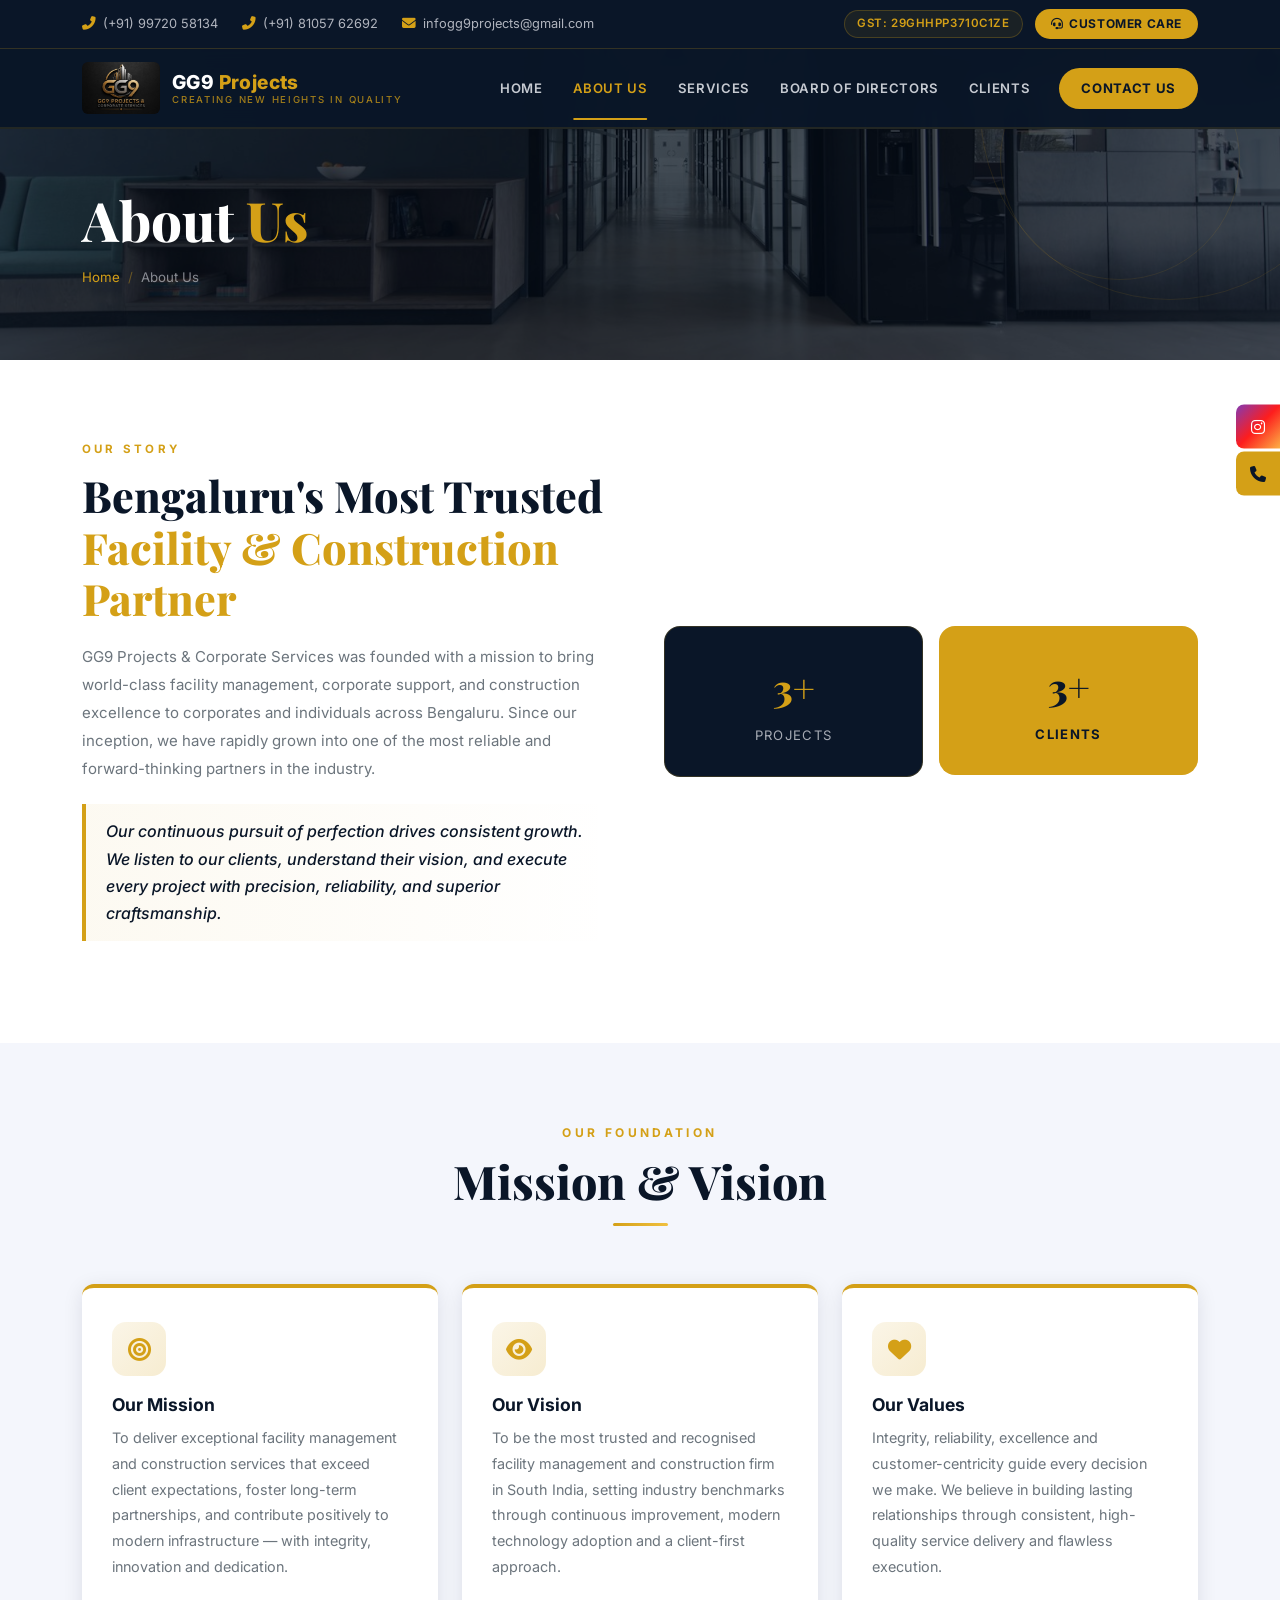
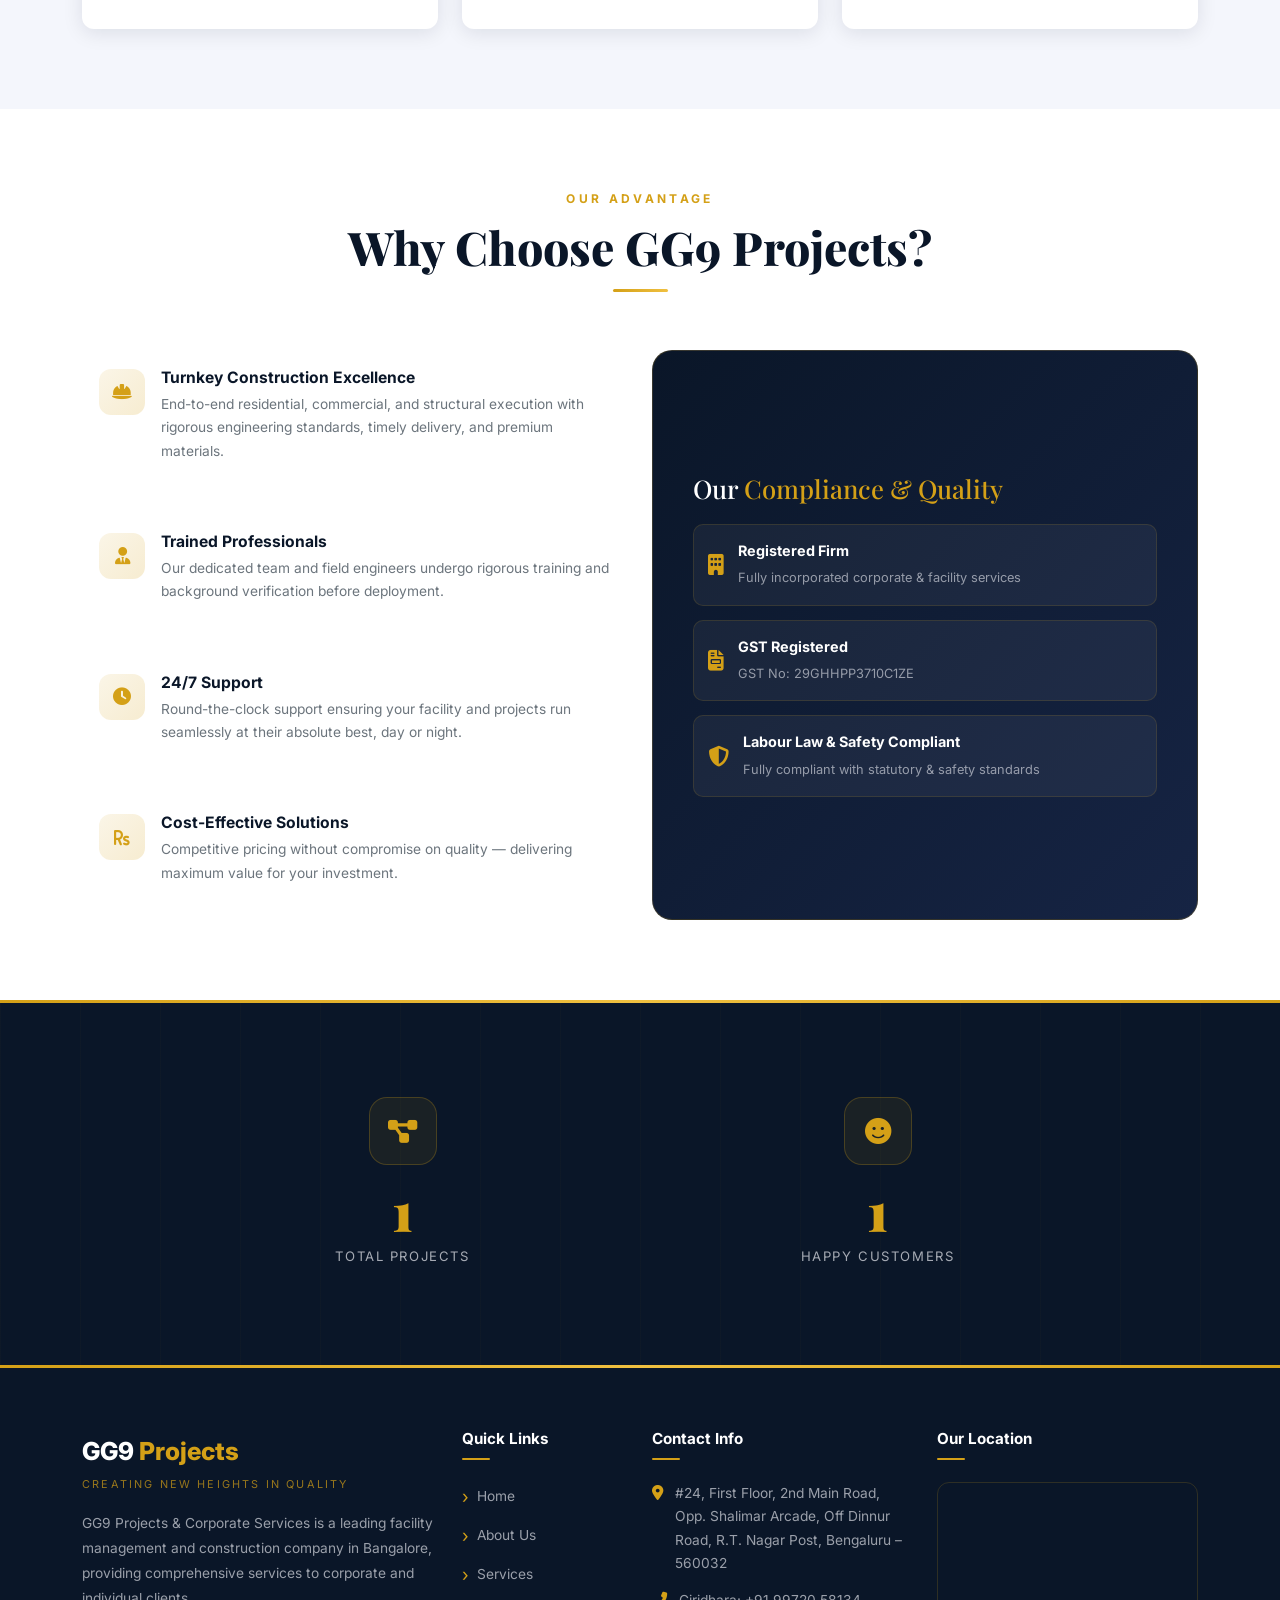
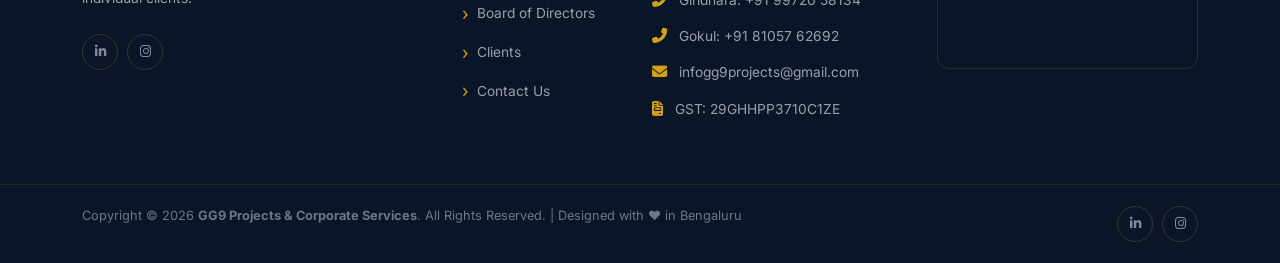
==== commit e8991a74: "updated board of director" ====
--- a/about.html
+++ b/about.html
@@ -39,21 +39,15 @@
       </div>
       <div class="col-lg-6 reveal-r">
         <div class="row g-3 justify-content-center">
-          <div class="col-4">
+          <div class="col-6">
             <div class="stat-mini" style="background:var(--primary);border-radius:16px;padding:28px 15px;text-align:center;border:1px solid var(--border-gold);">
-              <span style="font-size:2.4rem;font-weight:900;color:var(--accent);display:block;font-family:var(--font-display);">6+</span>
+              <span style="font-size:2.4rem;font-weight:900;color:var(--accent);display:block;font-family:var(--font-display);">3+</span>
               <span style="font-size:0.82rem;color:rgba(232,234,240,0.7);text-transform:uppercase;letter-spacing:0.1em;">Projects</span>
             </div>
           </div>
-          <div class="col-4">
-            <div class="stat-mini" style="background:var(--primary);border-radius:16px;padding:28px 15px;text-align:center;border:1px solid var(--border-gold);">
-              <span style="font-size:2.4rem;font-weight:900;color:var(--accent);display:block;font-family:var(--font-display);">30+</span>
-              <span style="font-size:0.82rem;color:rgba(232,234,240,0.7);text-transform:uppercase;letter-spacing:0.1em;">Staff</span>
-            </div>
-          </div>
-          <div class="col-4">
+          <div class="col-6">
             <div class="stat-mini" style="background:var(--accent);border-radius:16px;padding:28px 15px;text-align:center;">
-              <span style="font-size:2.4rem;font-weight:900;color:var(--primary);display:block;font-family:var(--font-display);">16+</span>
+              <span style="font-size:2.4rem;font-weight:900;color:var(--primary);display:block;font-family:var(--font-display);">3+</span>
               <span style="font-size:0.82rem;color:var(--primary);text-transform:uppercase;letter-spacing:0.1em;font-weight:700;">Clients</span>
             </div>
           </div>
@@ -107,7 +101,7 @@
       <div class="col-lg-6">
         <div class="row g-3 reveal-stagger">
           <div class="col-12"><div class="why-item"><div class="w-icon"><i class="fas fa-hard-hat"></i></div><div><h4>Turnkey Construction Excellence</h4><p>End-to-end residential, commercial, and structural execution with rigorous engineering standards, timely delivery, and premium materials.</p></div></div></div>
-          <div class="col-12"><div class="why-item"><div class="w-icon"><i class="fas fa-user-tie"></i></div><div><h4>Trained Professionals</h4><p>Our 30+ staff members and field engineers undergo rigorous training and background verification before deployment.</p></div></div></div>
+          <div class="col-12"><div class="why-item"><div class="w-icon"><i class="fas fa-user-tie"></i></div><div><h4>Trained Professionals</h4><p>Our dedicated team and field engineers undergo rigorous training and background verification before deployment.</p></div></div></div>
           <div class="col-12"><div class="why-item"><div class="w-icon"><i class="fas fa-clock"></i></div><div><h4>24/7 Support</h4><p>Round-the-clock support ensuring your facility and projects run seamlessly at their absolute best, day or night.</p></div></div></div>
           <div class="col-12"><div class="why-item"><div class="w-icon"><i class="fas fa-rupee-sign"></i></div><div><h4>Cost-Effective Solutions</h4><p>Competitive pricing without compromise on quality — delivering maximum value for your investment.</p></div></div></div>
         </div>
@@ -138,24 +132,17 @@
 <section class="stats-section">
   <div class="container">
     <div class="row justify-content-center reveal-stagger">
-      <div class="col-md-4 col-sm-6">
+      <div class="col-md-5 col-sm-6">
         <div class="stat-card">
           <div class="stat-icon"><i class="fas fa-project-diagram"></i></div>
-          <span class="stat-number" data-count="6">0</span>
+          <span class="stat-number" data-count="3">0</span>
           <span class="stat-label">Total Projects</span>
         </div>
       </div>
-      <div class="col-md-4 col-sm-6">
-        <div class="stat-card">
-          <div class="stat-icon"><i class="fas fa-users"></i></div>
-          <span class="stat-number" data-count="30">0</span>
-          <span class="stat-label">Staff Members</span>
-        </div>
-      </div>
-      <div class="col-md-4 col-sm-6">
+      <div class="col-md-5 col-sm-6">
         <div class="stat-card">
           <div class="stat-icon"><i class="fas fa-smile"></i></div>
-          <span class="stat-number" data-count="16">0</span>
+          <span class="stat-number" data-count="3">0</span>
           <span class="stat-label">Happy Customers</span>
         </div>
       </div>
--- a/css/style.css
+++ b/css/style.css
@@ -41,13 +41,20 @@
    RESET & BASE
    ============================================ */
 *, *::before, *::after { box-sizing: border-box; margin: 0; padding: 0; }
-html { scroll-behavior: smooth; font-size: 16px; }
+html {
+  scroll-behavior: smooth;
+  font-size: 16px;
+  overflow-x: hidden;
+  max-width: 100vw;
+}
 body {
   font-family: var(--font-main);
   color: var(--text);
   background: var(--white);
   line-height: 1.7;
   overflow-x: hidden;
+  max-width: 100vw;
+  position: relative;
 }
 img { max-width: 100%; height: auto; display: block; }
 a  { text-decoration: none; color: inherit; transition: var(--transition); }
@@ -1585,7 +1592,15 @@
   .nav-toggle { display: flex; cursor: pointer; }
   .navbar-inner { position: relative; }
   .hero-slider { min-height: 540px; }
-  .slider-arrow { display: none; }
+  .slider-arrow {
+    width: 38px;
+    height: 38px;
+    font-size: 0.85rem;
+    background: rgba(10,22,40,0.65);
+    border-color: rgba(212,160,23,0.5);
+  }
+  .slider-prev { left: 10px; }
+  .slider-next { right: 10px; }
   .about-float-badge { right: 0; bottom: -10px; }
 }
 
@@ -1599,12 +1614,25 @@
   .hero-slider { min-height: 480px; height: auto !important; padding: 60px 0 50px; }
   .slide { position: relative; min-height: 440px; padding: 40px 0; }
   .slide:not(.active) { display: none; }
-  .slide-content { padding: 0 16px; }
+  .slide-content { padding: 0 42px; }
   .slide-label { font-size: 0.7rem; letter-spacing: 0.2em; margin-bottom: 12px; }
   .slide-title { font-size: clamp(1.8rem, 8vw, 2.6rem); margin-bottom: 14px; }
   .slide-desc { font-size: 0.9rem; line-height: 1.6; margin-bottom: 24px; }
   .slide-rings { display: none; }
   .slider-controls { bottom: 15px; }
+
+  /* Slider arrows on mobile */
+  .slider-arrow {
+    display: flex !important;
+    width: 36px;
+    height: 36px;
+    font-size: 0.8rem;
+    background: rgba(10,22,40,0.7);
+    border: 1px solid rgba(212,160,23,0.6);
+    color: var(--accent);
+  }
+  .slider-prev { left: 8px; }
+  .slider-next { right: 8px; }
 
   /* Buttons & CTA */
   .btn-gold, .btn-outline-gold, .btn-white {
@@ -1656,22 +1684,38 @@
   .contact-form-wrap { padding: 26px 18px; }
   .contact-info-wrap { padding: 26px 18px; margin-top: 24px; }
 
-  /* Floating Bar - Mobile Friendly bottom-fixed mini bar or subtle float */
+  /* Floating Bar on mobile - clean separation, no overlap */
   .floating-bar {
     top: auto;
-    bottom: 18px;
+    bottom: 24px;
     right: 14px;
     transform: none;
     flex-direction: column;
-    gap: 8px;
+    gap: 10px;
     z-index: 999;
   }
   .fl-btn {
-    border-radius: 50px;
-    box-shadow: 0 4px 14px rgba(0,0,0,0.3);
+    border-radius: 50%;
+    box-shadow: 0 4px 16px rgba(0,0,0,0.35);
+    width: 44px;
+    height: 44px;
+    display: flex;
+    align-items: center;
+    justify-content: center;
   }
   .fl-btn .fl-label { display: none; }
-  .fl-btn .fl-icon { width: 44px; height: 44px; font-size: 1.1rem; }
+  .fl-btn .fl-icon { width: 44px; height: 44px; font-size: 1.15rem; }
+
+  /* Back to Top button on mobile positioned to the left to avoid clash */
+  #back-to-top {
+    bottom: 24px;
+    left: 14px;
+    right: auto;
+    width: 40px;
+    height: 40px;
+    font-size: 0.9rem;
+    border-radius: 50%;
+  }
 
   /* Footer */
   .footer-top { padding: 50px 0 30px; }
